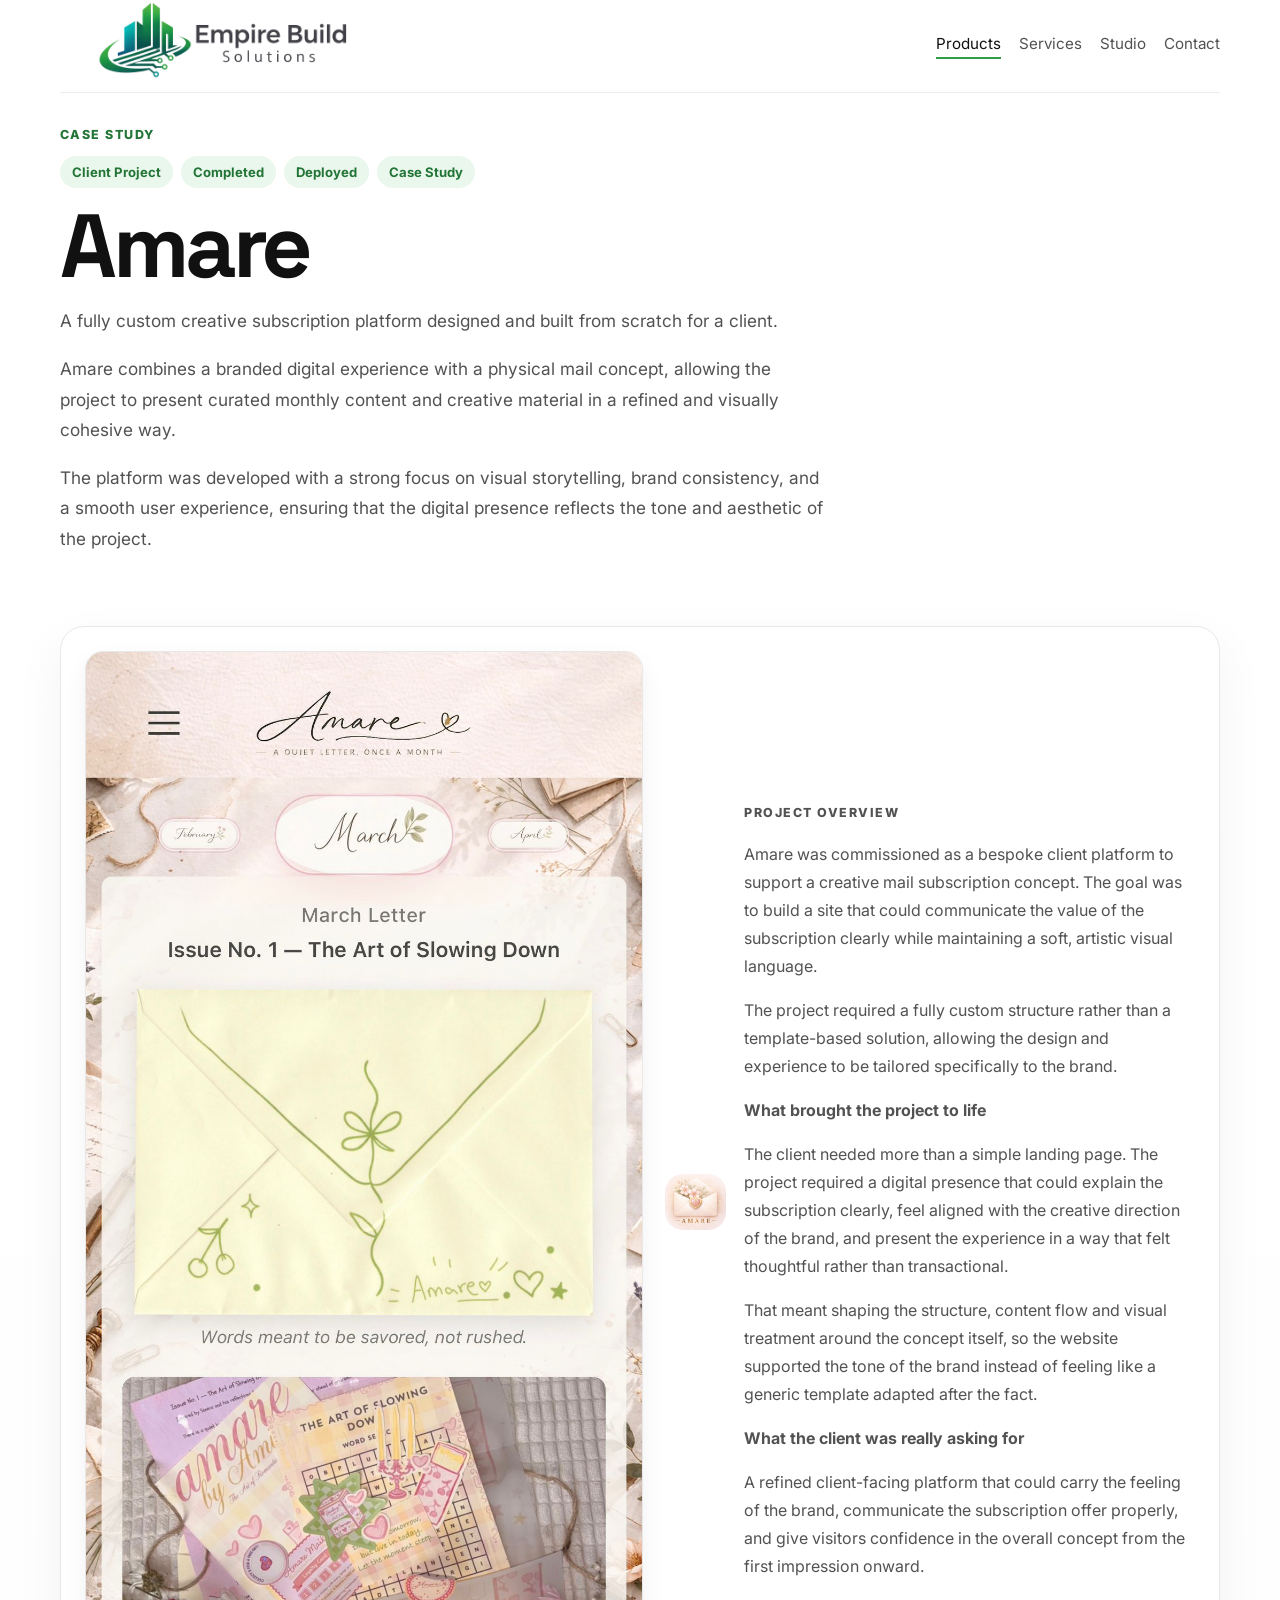
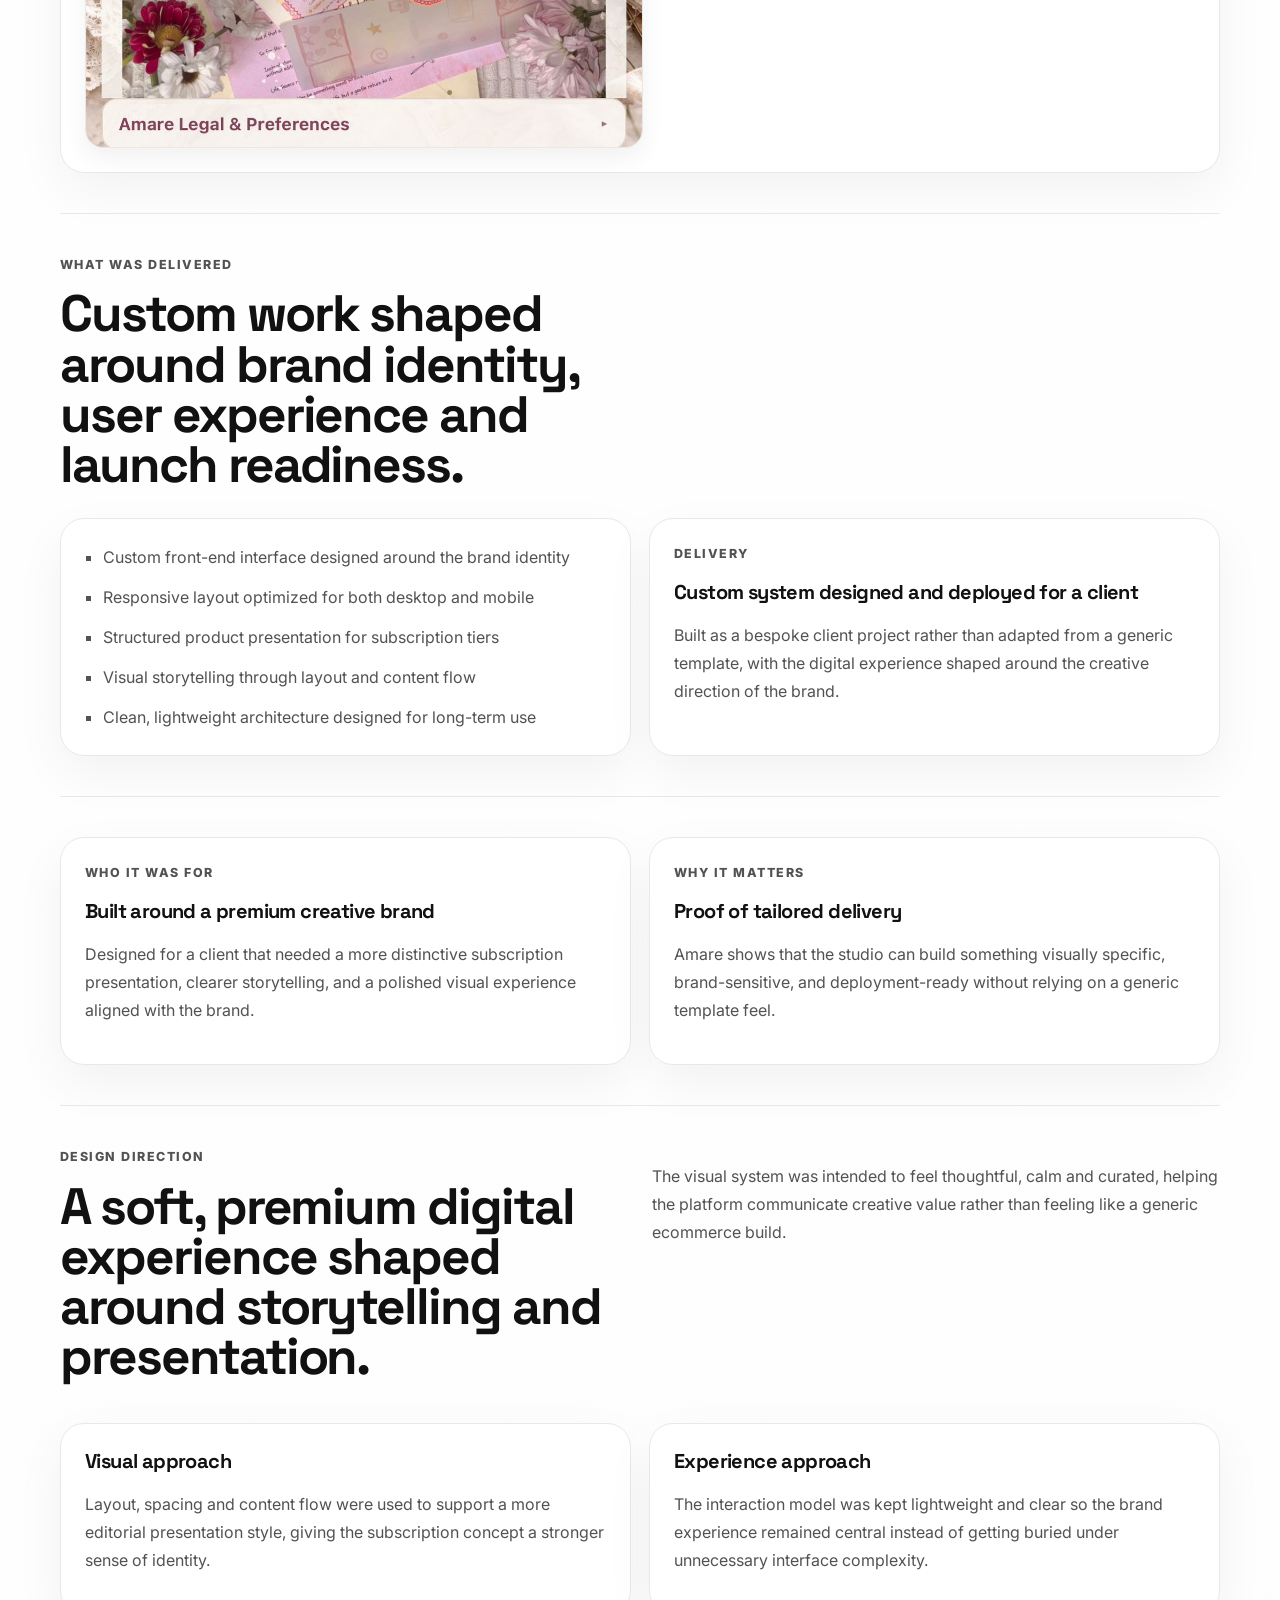
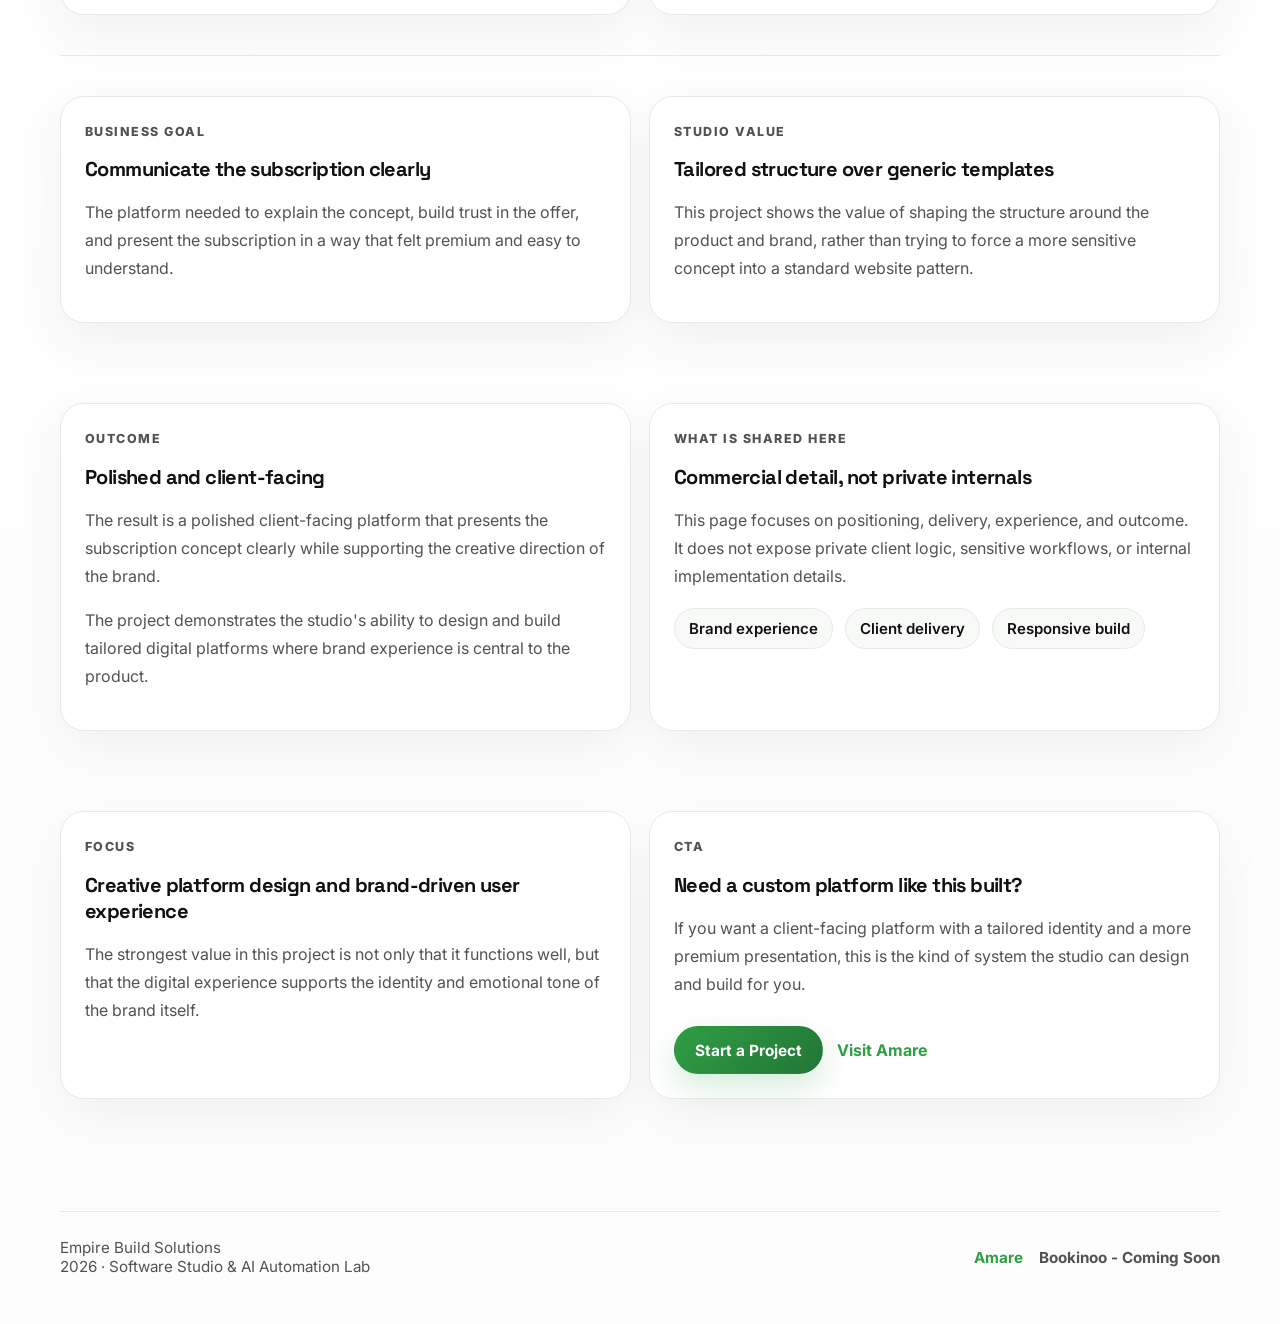
==== amare.html @ 6315372f "build Empire Build Solutions studio site" ====
<!DOCTYPE html>
<html lang="en">
<head>
  <meta charset="UTF-8">
  <meta name="viewport" content="width=device-width, initial-scale=1.0">
  <title>Amare | Empire Build Solutions</title>
  <meta name="description" content="Amare is a completed client platform delivered by Empire Build Solutions as a custom creative subscription experience.">
  <meta name="theme-color" content="#111111">
  <meta property="og:title" content="Amare | Empire Build Solutions">
  <meta property="og:description" content="A custom creative subscription platform designed and built from scratch for a client.">
  <meta property="og:type" content="website">
  <meta property="og:image" content="social-card.svg">
  <link rel="preconnect" href="https://fonts.googleapis.com">
  <link rel="preconnect" href="https://fonts.gstatic.com" crossorigin>
  <link href="https://fonts.googleapis.com/css2?family=Inter:wght@400;500;600;700;800&family=Space+Grotesk:wght@500;700&display=swap" rel="stylesheet">
  <link rel="icon" href="favicon.svg" type="image/svg+xml">
  <link rel="stylesheet" href="styles.css">
</head>
<body data-page="apps">
  <div class="page-shell">
    <header class="site-header">
      <a class="brand brand-logo" href="index.html" aria-label="Empire Build Solutions home">
        <img class="brand-logo-desktop" src="assets/logos/empirebuildsolutions-logo-text.png" alt="Empire Build Solutions logo">
        <img class="brand-logo-mobile" src="assets/logos/empirebuildsolutions-logo-mark.png" alt="Empire Build Solutions logo mark">
      </a>
      <nav class="site-nav">
        <a data-nav="apps" href="products.html">Products</a>
        <a data-nav="services" href="services.html">Services</a>
        <a data-nav="lab" href="studio.html">Studio</a>
        <a data-nav="contact" href="contact.html">Contact</a>
      </nav>
    </header>

    <main>
      <section class="page-hero">
        <div class="page-hero-copy">
          <p class="eyebrow">Case Study</p>
          <div class="status-row">
            <span class="status-pill">Client Project</span>
            <span class="status-pill">Completed</span>
            <span class="status-pill">Deployed</span>
            <span class="status-pill">Case Study</span>
          </div>
          <h1>Amare</h1>
          <p class="intro">A fully custom creative subscription platform designed and built from scratch for a client.</p>
          <p class="intro">Amare combines a branded digital experience with a physical mail concept, allowing the project to present curated monthly content and creative material in a refined and visually cohesive way.</p>
          <p class="intro">The platform was developed with a strong focus on visual storytelling, brand consistency, and a smooth user experience, ensuring that the digital presence reflects the tone and aesthetic of the project.</p>
        </div>
      </section>

      <section class="content-section">
        <article class="detail-card overview-card">
          <div class="overview-split">
            <div class="overview-media">
              <img class="project-shot" src="assets/projects/amare/amare-screenshot.jpeg" alt="Amare screenshot">
            </div>
            <div class="overview-head">
              <img class="project-logo project-logo-rounded" src="assets/projects/amare/amare-logo.png" alt="Amare logo">
              <div>
                <p class="eyebrow">Project Overview</p>
                <p>Amare was commissioned as a bespoke client platform to support a creative mail subscription concept. The goal was to build a site that could communicate the value of the subscription clearly while maintaining a soft, artistic visual language.</p>
                <p>The project required a fully custom structure rather than a template-based solution, allowing the design and experience to be tailored specifically to the brand.</p>
                <p><strong>What brought the project to life</strong></p>
                <p>The client needed more than a simple landing page. The project required a digital presence that could explain the subscription clearly, feel aligned with the creative direction of the brand, and present the experience in a way that felt thoughtful rather than transactional.</p>
                <p>That meant shaping the structure, content flow and visual treatment around the concept itself, so the website supported the tone of the brand instead of feeling like a generic template adapted after the fact.</p>
                <p><strong>What the client was really asking for</strong></p>
                <p>A refined client-facing platform that could carry the feeling of the brand, communicate the subscription offer properly, and give visitors confidence in the overall concept from the first impression onward.</p>
              </div>
            </div>
          </div>
        </article>
      </section>

      <section class="content-section bordered-section">
        <div class="section-heading">
          <p class="eyebrow">What Was Delivered</p>
          <h2>Custom work shaped around brand identity, user experience and launch readiness.</h2>
        </div>
        <div class="detail-grid">
          <article class="detail-card">
            <ul class="check-list">
              <li>Custom front-end interface designed around the brand identity</li>
              <li>Responsive layout optimized for both desktop and mobile</li>
              <li>Structured product presentation for subscription tiers</li>
              <li>Visual storytelling through layout and content flow</li>
              <li>Clean, lightweight architecture designed for long-term use</li>
            </ul>
          </article>
          <article class="detail-card">
            <p class="eyebrow">Delivery</p>
            <h3>Custom system designed and deployed for a client</h3>
            <p>Built as a bespoke client project rather than adapted from a generic template, with the digital experience shaped around the creative direction of the brand.</p>
          </article>
        </div>
      </section>

      <section class="content-section">
        <div class="detail-grid">
          <article class="detail-card">
            <p class="eyebrow">Who It Was For</p>
            <h3>Built around a premium creative brand</h3>
            <p>Designed for a client that needed a more distinctive subscription presentation, clearer storytelling, and a polished visual experience aligned with the brand.</p>
          </article>
          <article class="detail-card">
            <p class="eyebrow">Why It Matters</p>
            <h3>Proof of tailored delivery</h3>
            <p>Amare shows that the studio can build something visually specific, brand-sensitive, and deployment-ready without relying on a generic template feel.</p>
          </article>
        </div>
      </section>

      <section class="content-section bordered-section">
        <div class="section-heading split">
          <div>
            <p class="eyebrow">Design Direction</p>
            <h2>A soft, premium digital experience shaped around storytelling and presentation.</h2>
          </div>
          <p>The visual system was intended to feel thoughtful, calm and curated, helping the platform communicate creative value rather than feeling like a generic ecommerce build.</p>
        </div>
        <div class="detail-grid">
          <article class="detail-card">
            <h3>Visual approach</h3>
            <p>Layout, spacing and content flow were used to support a more editorial presentation style, giving the subscription concept a stronger sense of identity.</p>
          </article>
          <article class="detail-card">
            <h3>Experience approach</h3>
            <p>The interaction model was kept lightweight and clear so the brand experience remained central instead of getting buried under unnecessary interface complexity.</p>
          </article>
        </div>
      </section>

      <section class="content-section">
        <div class="detail-grid">
          <article class="detail-card">
            <p class="eyebrow">Business Goal</p>
            <h3>Communicate the subscription clearly</h3>
            <p>The platform needed to explain the concept, build trust in the offer, and present the subscription in a way that felt premium and easy to understand.</p>
          </article>
          <article class="detail-card">
            <p class="eyebrow">Studio Value</p>
            <h3>Tailored structure over generic templates</h3>
            <p>This project shows the value of shaping the structure around the product and brand, rather than trying to force a more sensitive concept into a standard website pattern.</p>
          </article>
        </div>
      </section>

      <section class="content-section">
        <div class="detail-grid">
          <article class="detail-card">
            <p class="eyebrow">Outcome</p>
            <h3>Polished and client-facing</h3>
            <p>The result is a polished client-facing platform that presents the subscription concept clearly while supporting the creative direction of the brand.</p>
            <p>The project demonstrates the studio's ability to design and build tailored digital platforms where brand experience is central to the product.</p>
          </article>
          <article class="detail-card">
            <p class="eyebrow">What Is Shared Here</p>
            <h3>Commercial detail, not private internals</h3>
            <p>This page focuses on positioning, delivery, experience, and outcome. It does not expose private client logic, sensitive workflows, or internal implementation details.</p>
            <div class="mini-tags compact-tags">
              <span>Brand experience</span>
              <span>Client delivery</span>
              <span>Responsive build</span>
            </div>
          </article>
        </div>
      </section>

      <section class="content-section">
        <div class="detail-grid">
          <article class="detail-card">
            <p class="eyebrow">Focus</p>
            <h3>Creative platform design and brand-driven user experience</h3>
            <p>The strongest value in this project is not only that it functions well, but that the digital experience supports the identity and emotional tone of the brand itself.</p>
          </article>
          <article class="detail-card">
            <p class="eyebrow">CTA</p>
            <h3>Need a custom platform like this built?</h3>
            <p>If you want a client-facing platform with a tailored identity and a more premium presentation, this is the kind of system the studio can design and build for you.</p>
            <div class="contact-panel">
              <a class="button button-primary" href="contact.html">Start a Project</a>
              <a class="text-link" href="https://amare.empirebuildsolutions.co.uk" target="_blank" rel="noreferrer">Visit Amare</a>
            </div>
          </article>
        </div>
      </section>
    </main>

    <footer class="site-footer">
      <div>
        <p>Empire Build Solutions</p>
        <p><span id="year"></span> · Software Studio & AI Automation Lab</p>
      </div>
      <div class="footer-products">
        <a href="https://amare.empirebuildsolutions.co.uk" target="_blank" rel="noreferrer">Amare</a>
        <span>Bookinoo - Coming Soon</span>
      </div>
    </footer>
  </div>
  <script src="script.js"></script>
</body>
</html>
---- styles.css ----
:root {
  --bg: #ffffff;
  --text: #111111;
  --muted: #525252;
  --line: #e8e8e8;
  --panel: #f8faf8;
  --accent: #2f9e44;
  --accent-dark: #227536;
  --accent-soft: #eaf7ed;
  --shadow: 0 18px 50px rgba(17, 17, 17, 0.05);
}

* {
  box-sizing: border-box;
}

html {
  scroll-behavior: smooth;
}

body {
  margin: 0;
  font-family: "Inter", sans-serif;
  color: var(--text);
  background: linear-gradient(180deg, #ffffff 0%, #fcfdfc 100%);
}

a {
  color: inherit;
  text-decoration: none;
}

img {
  max-width: 100%;
  display: block;
}

button,
input,
textarea {
  font: inherit;
}

.page-shell {
  width: min(1160px, calc(100% - 32px));
  margin: 0 auto;
}

.site-header,
.site-footer {
  display: flex;
  align-items: center;
  justify-content: space-between;
  gap: 16px;
}

.site-header {
  position: sticky;
  top: 0;
  z-index: 10;
  padding: 18px 0;
  background: rgba(255, 255, 255, 0.92);
  backdrop-filter: blur(12px);
  border-bottom: 1px solid rgba(232, 232, 232, 0.8);
  overflow: visible;
}

.brand,
h1,
h2,
h3 {
  font-family: "Space Grotesk", sans-serif;
}

.brand {
  display: inline-flex;
  align-items: center;
  gap: 12px;
  font-size: 1rem;
  font-weight: 700;
  letter-spacing: -0.02em;
}

.brand-logo img {
  width: auto;
  height: 56px;
  transform: scale(4);
  transform-origin: left center;
  object-fit: contain;
}

.brand-logo-mobile {
  display: none;
}

.brand-logo {
  display: inline-flex;
  align-items: center;
  height: 56px;
  overflow: visible;
}

.brand-mark {
  display: inline-flex;
  align-items: center;
  justify-content: center;
  width: 42px;
  height: 42px;
  border-radius: 14px;
  background: #111111;
  color: #ffffff;
  font-size: 0.95rem;
  font-weight: 800;
}

.brand-text {
  display: grid;
  gap: 2px;
}

.brand-text strong {
  font-size: 0.98rem;
}

.brand-text span {
  color: var(--muted);
  font-size: 0.75rem;
  font-weight: 600;
  letter-spacing: 0.02em;
}

.site-nav {
  display: flex;
  flex-wrap: wrap;
  gap: 18px;
  align-items: center;
  align-self: center;
  min-height: 56px;
  color: var(--muted);
  font-size: 0.95rem;
}

.site-nav a:hover,
.email-link:hover,
.product-card a:hover,
.text-link:hover {
  color: var(--accent-dark);
}

.site-nav a {
  padding-bottom: 4px;
  border-bottom: 2px solid transparent;
}

body[data-page="about"] .site-nav a[data-nav="about"],
body[data-page="apps"] .site-nav a[data-nav="apps"],
body[data-page="services"] .site-nav a[data-nav="services"],
body[data-page="lab"] .site-nav a[data-nav="lab"],
body[data-page="contact"] .site-nav a[data-nav="contact"] {
  color: var(--text);
  border-bottom-color: var(--accent);
}

body[data-page="portfolio"] .site-nav a[data-nav="apps"] {
  color: var(--text);
  border-bottom-color: var(--accent);
}

main {
  padding: 12px 0 72px;
}

.hero-section,
.content-section,
.page-hero,
.contact-card,
.feature-card,
.product-card,
.principle-card,
.detail-card,
.list-card,
.lab-card {
  animation: rise 500ms ease both;
}

.hero-section,
.page-hero {
  padding: 22px 0 32px;
}

.hero-layout,
.case-grid,
.process-grid,
.portfolio-stack,
.showcase-panel,
.showcase-meta {
  display: grid;
  gap: 18px;
}

.hero-layout {
  grid-template-columns: minmax(0, 1.15fr) minmax(320px, 0.85fr);
  align-items: start;
}

.hero-copy.wide,
.page-hero-copy {
  max-width: 920px;
}

.hero-snapshot {
  display: grid;
  gap: 16px;
}

.snapshot-card,
.case-card,
.process-step,
.portfolio-card {
  padding: 24px;
  border: 1px solid var(--line);
  border-radius: 24px;
  background: #ffffff;
  box-shadow: var(--shadow);
}

.mini-brand-mark {
  width: 54px;
  height: 54px;
  margin-bottom: 16px;
  object-fit: contain;
}

.snapshot-head {
  display: flex;
  justify-content: space-between;
  align-items: center;
  gap: 16px;
  margin-bottom: 12px;
}

.snapshot-head .snapshot-label {
  margin-bottom: 0;
}

.snapshot-brand {
  width: auto;
  height: 52px;
  object-fit: contain;
}

.snapshot-dark {
  background: linear-gradient(180deg, #111111 0%, #1d251f 100%);
  border-color: #111111;
  color: #ffffff;
}

.snapshot-dark p,
.snapshot-dark span,
.snapshot-dark h3 {
  color: inherit;
}

.snapshot-label,
.card-kicker {
  display: inline-flex;
  margin-bottom: 12px;
  color: var(--accent-dark);
  font-size: 0.76rem;
  font-weight: 800;
  letter-spacing: 0.12em;
  text-transform: uppercase;
}

.snapshot-dark .snapshot-label {
  color: #8dd8a0;
}

.stack-list {
  display: grid;
  gap: 14px;
}

.stack-list div {
  display: grid;
  gap: 4px;
  padding-top: 12px;
  border-top: 1px solid rgba(255, 255, 255, 0.12);
}

.stack-list strong {
  font-size: 0.98rem;
}

.stack-list span {
  color: rgba(255, 255, 255, 0.72);
}

.snapshot-notes {
  display: grid;
  gap: 12px;
  margin-top: 18px;
}

.snapshot-notes div {
  display: grid;
  gap: 4px;
  padding-top: 12px;
  border-top: 1px solid rgba(255, 255, 255, 0.12);
}

.snapshot-notes strong,
.process-step strong {
  display: block;
  margin-bottom: 8px;
  color: var(--text);
  font-size: 1rem;
}

.snapshot-dark .snapshot-notes strong,
.snapshot-dark .snapshot-notes span {
  color: #ffffff;
}

.trust-strip {
  display: flex;
  flex-wrap: wrap;
  gap: 10px;
  padding-bottom: 18px;
}

.trust-strip span {
  padding: 10px 14px;
  border: 1px solid var(--line);
  border-radius: 999px;
  background: #ffffff;
  color: var(--muted);
  font-size: 0.92rem;
  font-weight: 600;
}

.eyebrow {
  margin: 0 0 14px;
  color: var(--accent-dark);
  font-size: 0.78rem;
  font-weight: 800;
  letter-spacing: 0.12em;
  text-transform: uppercase;
}

h1 {
  margin: 0;
  max-width: 14ch;
  font-size: clamp(3rem, 7vw, 5.8rem);
  line-height: 0.94;
  letter-spacing: -0.05em;
}

h2 {
  margin: 0 0 12px;
  max-width: 18ch;
  font-size: clamp(2rem, 4vw, 3.25rem);
  line-height: 0.98;
  letter-spacing: -0.04em;
}

h3 {
  margin: 0 0 10px;
  font-size: 1.25rem;
  letter-spacing: -0.03em;
}

.intro,
.section-heading p,
.feature-card p,
.product-card p,
.principle-card p,
.detail-card p,
.list-card p,
.contact-card p,
.lab-card p,
li,
label,
textarea,
input {
  color: var(--muted);
  line-height: 1.75;
}

.intro {
  max-width: 70ch;
  margin: 18px 0 0;
  font-size: 1.08rem;
}

.cta-row,
.contact-panel,
.form-actions {
  display: flex;
  flex-wrap: wrap;
  gap: 14px;
  align-items: center;
  margin-top: 28px;
}

.compact-top {
  margin-top: 18px;
}

.button {
  display: inline-flex;
  align-items: center;
  justify-content: center;
  min-height: 48px;
  padding: 0 20px;
  border-radius: 999px;
  border: 1px solid transparent;
  font-size: 0.96rem;
  font-weight: 700;
  transition: transform 160ms ease, box-shadow 160ms ease, border-color 160ms ease;
}

.button:hover {
  transform: translateY(-1px);
}

.button-primary {
  color: #ffffff;
  background: linear-gradient(135deg, var(--accent), var(--accent-dark));
  box-shadow: 0 12px 30px rgba(47, 158, 68, 0.2);
}

.button-secondary {
  background: #ffffff;
  border-color: var(--line);
}

.highlight-band,
.capabilities-list,
.mini-tags {
  display: flex;
  flex-wrap: wrap;
  gap: 12px;
}

.analysis-grid {
  display: grid;
  gap: 18px;
}

.analysis-grid strong {
  display: block;
  margin-bottom: 10px;
  font-size: 0.95rem;
}

.analysis-accordion {
  display: grid;
  gap: 10px;
}

.analysis-accordion details {
  border: 1px solid var(--line);
  border-radius: 16px;
  background: rgba(255, 255, 255, 0.7);
  overflow: hidden;
}

.analysis-accordion summary {
  cursor: pointer;
  list-style: none;
  padding: 14px 16px;
  font-weight: 700;
}

.analysis-accordion summary::-webkit-details-marker {
  display: none;
}

.analysis-accordion summary::after {
  content: "+";
  float: right;
  color: var(--accent-dark);
}

.analysis-accordion details[open] summary::after {
  content: "-";
}

.analysis-accordion p {
  margin: 0;
  padding: 0 16px 16px;
  color: var(--muted);
  line-height: 1.7;
}

.highlight-band {
  padding: 18px 0 8px;
  border-top: 1px solid var(--line);
  border-bottom: 1px solid var(--line);
  margin-bottom: 24px;
  justify-content: space-between;
  color: var(--muted);
  font-weight: 600;
}

.content-section {
  padding: 40px 0;
}

.bordered-section {
  border-top: 1px solid var(--line);
  border-bottom: 1px solid var(--line);
}

.section-heading {
  margin-bottom: 28px;
}

.section-heading.split,
.two-column,
.contact-layout,
.page-grid {
  display: grid;
  grid-template-columns: repeat(2, minmax(0, 1fr));
  gap: 24px;
  align-items: start;
}

.feature-grid,
.principles-grid,
.product-grid,
.detail-grid,
.lab-grid,
.list-grid {
  display: grid;
  gap: 18px;
}

.feature-grid.compact,
.detail-grid,
.list-grid,
.lab-grid {
  grid-template-columns: repeat(2, minmax(0, 1fr));
}

.case-grid,
.process-grid {
  grid-template-columns: repeat(3, minmax(0, 1fr));
}

.portfolio-stack {
  grid-template-columns: repeat(3, minmax(0, 1fr));
}

.showcase-panel {
  grid-template-columns: minmax(0, 1.05fr) minmax(320px, 0.95fr);
  padding: 24px;
  border: 1px solid var(--line);
  border-radius: 28px;
  background: linear-gradient(180deg, #ffffff 0%, #fbfcfb 100%);
  box-shadow: var(--shadow);
}

.showcase-content {
  display: grid;
  align-content: start;
}

.showcase-copy h4 {
  margin: 0 0 10px;
  font-family: "Space Grotesk", sans-serif;
  font-size: 1rem;
}

.expand-card {
  margin: 4px 0 18px;
  border-top: 1px solid var(--line);
  padding-top: 14px;
}

.expand-card summary {
  cursor: pointer;
  list-style: none;
  font-weight: 700;
  color: var(--accent-dark);
}

.expand-card summary::-webkit-details-marker {
  display: none;
}

.expand-card summary::after {
  content: "+";
  float: right;
}

.expand-card[open] summary::after {
  content: "-";
}

.expand-card .showcase-copy {
  padding-top: 14px;
}

.showcase-copy p,
.showcase-copy ul {
  margin-top: 0;
  margin-bottom: 14px;
}

.showcase-meta {
  grid-template-columns: repeat(2, minmax(0, 1fr));
  margin: 8px 0 18px;
}

.showcase-meta div {
  padding: 14px 16px;
  border: 1px solid var(--line);
  border-radius: 18px;
  background: var(--panel);
}

.showcase-meta strong {
  display: block;
  margin-bottom: 6px;
}

.showcase-meta span {
  color: var(--muted);
  line-height: 1.6;
}

.showcase-media {
  display: flex;
  align-items: center;
}

.showcase-image {
  margin-top: 0;
}

.principles-grid,
.product-grid {
  grid-template-columns: repeat(2, minmax(0, 1fr));
}

.feature-card,
.product-card,
.principle-card,
.detail-card,
.list-card,
.lab-card,
.contact-card,
.contact-form {
  padding: 24px;
  border: 1px solid var(--line);
  border-radius: 24px;
  background: #ffffff;
  box-shadow: var(--shadow);
}

.capabilities-list span,
.mini-tags span,
.product-label {
  display: inline-flex;
  align-items: center;
  padding: 10px 14px;
  border-radius: 999px;
  border: 1px solid var(--line);
  background: var(--panel);
  color: var(--text);
  font-size: 0.94rem;
  font-weight: 600;
}

.compact-tags {
  margin-top: 18px;
}

.product-card,
.contact-card {
  display: flex;
  flex-direction: column;
  justify-content: space-between;
  gap: 20px;
}

.product-showcase {
  min-height: 100%;
}

.spotlight-card {
  max-width: 760px;
}

.status-row {
  display: flex;
  flex-wrap: wrap;
  gap: 8px;
  margin: 12px 0 16px;
}

.status-pill {
  display: inline-flex;
  align-items: center;
  padding: 8px 12px;
  border-radius: 999px;
  background: var(--accent-soft);
  color: var(--accent-dark);
  font-size: 0.82rem;
  font-weight: 700;
}

.media-card {
  align-content: start;
}

.overview-card {
  display: grid;
  gap: 16px;
}

.overview-split {
  display: grid;
  grid-template-columns: minmax(0, 1fr) minmax(320px, 0.95fr);
  gap: 22px;
  align-items: center;
}

.overview-media {
  display: flex;
  align-items: center;
}

.overview-media .project-shot {
  margin-top: 0;
}

.overview-head {
  display: grid;
  grid-template-columns: auto 1fr;
  gap: 18px;
  align-items: center;
}

.overview-head .eyebrow {
  margin-bottom: 8px;
}

.project-logo {
  width: auto;
  max-width: 180px;
  height: 56px;
  margin: 16px 0 10px;
  object-fit: contain;
}

.project-logo-rounded {
  border-radius: 18px;
}

.project-shot {
  width: 100%;
  margin-top: 18px;
  border: 1px solid var(--line);
  border-radius: 18px;
  background: #f6f6f6;
  box-shadow: 0 10px 24px rgba(17, 17, 17, 0.06);
}

.portfolio-card {
  display: grid;
  align-content: start;
}

.product-card a,
.text-link,
.email-link {
  color: var(--accent);
  font-weight: 700;
}

.text-muted {
  color: var(--muted);
  font-weight: 600;
}

ul {
  margin: 0;
  padding-left: 18px;
}

.check-list {
  display: grid;
  gap: 12px;
}

.check-list li {
  list-style: square;
}

.contact-layout {
  margin-top: 10px;
}

.contact-form {
  display: grid;
  gap: 16px;
}

.hp-field {
  position: absolute;
  left: -9999px;
  width: 1px;
  height: 1px;
  overflow: hidden;
}

.contact-points {
  display: grid;
  gap: 16px;
}

.contact-points strong {
  display: block;
  margin-bottom: 6px;
  font-size: 0.98rem;
}

.contact-points p {
  margin: 0;
}

.form-status {
  display: none;
  padding: 12px 14px;
  border: 1px solid #cfead5;
  border-radius: 14px;
  background: var(--accent-soft);
  color: var(--accent-dark);
  font-size: 0.92rem;
  font-weight: 600;
}

.form-status.is-visible {
  display: block;
}

.form-helper {
  margin: 0;
  color: var(--muted);
  font-size: 0.92rem;
  line-height: 1.7;
}

.contact-form label {
  display: grid;
  gap: 8px;
  font-size: 0.95rem;
  font-weight: 600;
}

.contact-form input,
.contact-form textarea {
  width: 100%;
  padding: 14px 16px;
  border: 1px solid var(--line);
  border-radius: 16px;
  background: #ffffff;
  color: var(--text);
}

.contact-form textarea {
  min-height: 160px;
  resize: vertical;
}

.site-footer {
  padding: 26px 0 48px;
  border-top: 1px solid var(--line);
  color: var(--muted);
  font-size: 0.95rem;
}

.site-footer p {
  margin: 0;
}

.footer-products {
  display: flex;
  flex-wrap: wrap;
  gap: 16px;
}

.footer-products a {
  color: var(--accent);
  font-weight: 700;
}

.footer-products span {
  color: var(--muted);
  font-weight: 700;
}

@keyframes rise {
  from {
    opacity: 0;
    transform: translateY(14px);
  }
  to {
    opacity: 1;
    transform: translateY(0);
  }
}

@media (max-width: 900px) {
  .section-heading.split,
  .two-column,
  .contact-layout,
  .page-grid,
  .hero-layout,
  .showcase-panel,
  .feature-grid.compact,
  .detail-grid,
  .list-grid,
  .lab-grid,
  .principles-grid,
  .product-grid,
  .case-grid,
  .process-grid,
  .portfolio-stack,
  .site-footer {
    grid-template-columns: 1fr;
    flex-direction: column;
    align-items: start;
  }

  .showcase-meta {
    grid-template-columns: 1fr;
  }

  .overview-split,
  .overview-head {
    grid-template-columns: 1fr;
    align-items: start;
  }

  .site-header {
    position: static;
    align-items: start;
  }

  .brand {
    align-items: start;
  }

  .brand-logo img {
    height: 40px;
    transform: scale(2.1);
  }

  .brand-logo-desktop {
    display: none;
  }

  .brand-logo-mobile {
    display: block;
  }

  .brand-logo {
    height: 50px;
  }

  h1 {
    max-width: 12ch;
  }

}

@media (max-width: 640px) {
  .page-shell {
    width: min(100% - 20px, 1160px);
  }

  .site-nav {
    gap: 12px;
  }

  .site-header {
    gap: 12px;
  }

  .page-hero,
  .content-section {
    padding-top: 28px;
    padding-bottom: 28px;
  }

  .cta-row,
  .contact-panel,
  .form-actions,
  .footer-products {
    gap: 10px;
  }

  .button {
    width: 100%;
  }

  .contact-panel .email-link,
  .footer-products a {
    word-break: break-word;
  }

  .feature-card,
  .product-card,
  .principle-card,
  .detail-card,
  .list-card,
  .lab-card,
  .contact-card,
  .contact-form {
    padding: 20px;
    border-radius: 20px;
  }

  .snapshot-head {
    align-items: center;
    flex-direction: row;
  }
}
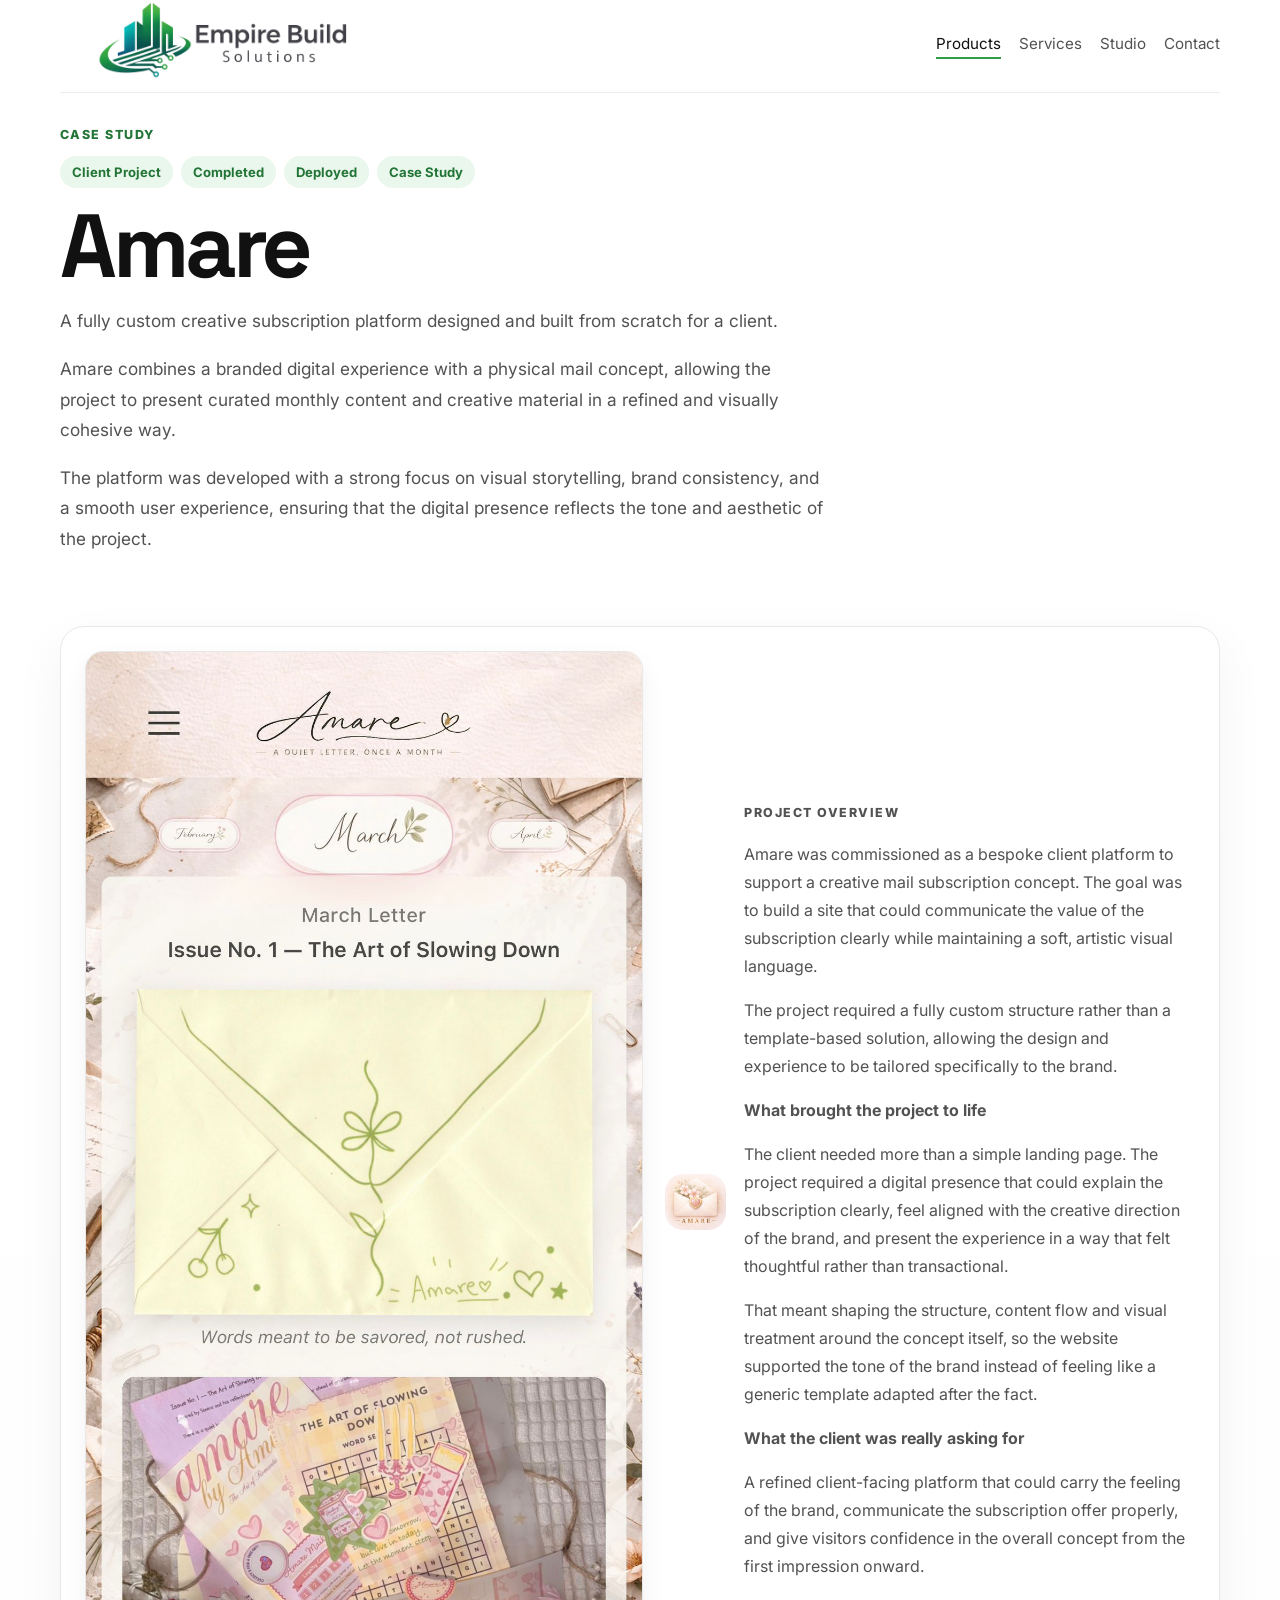
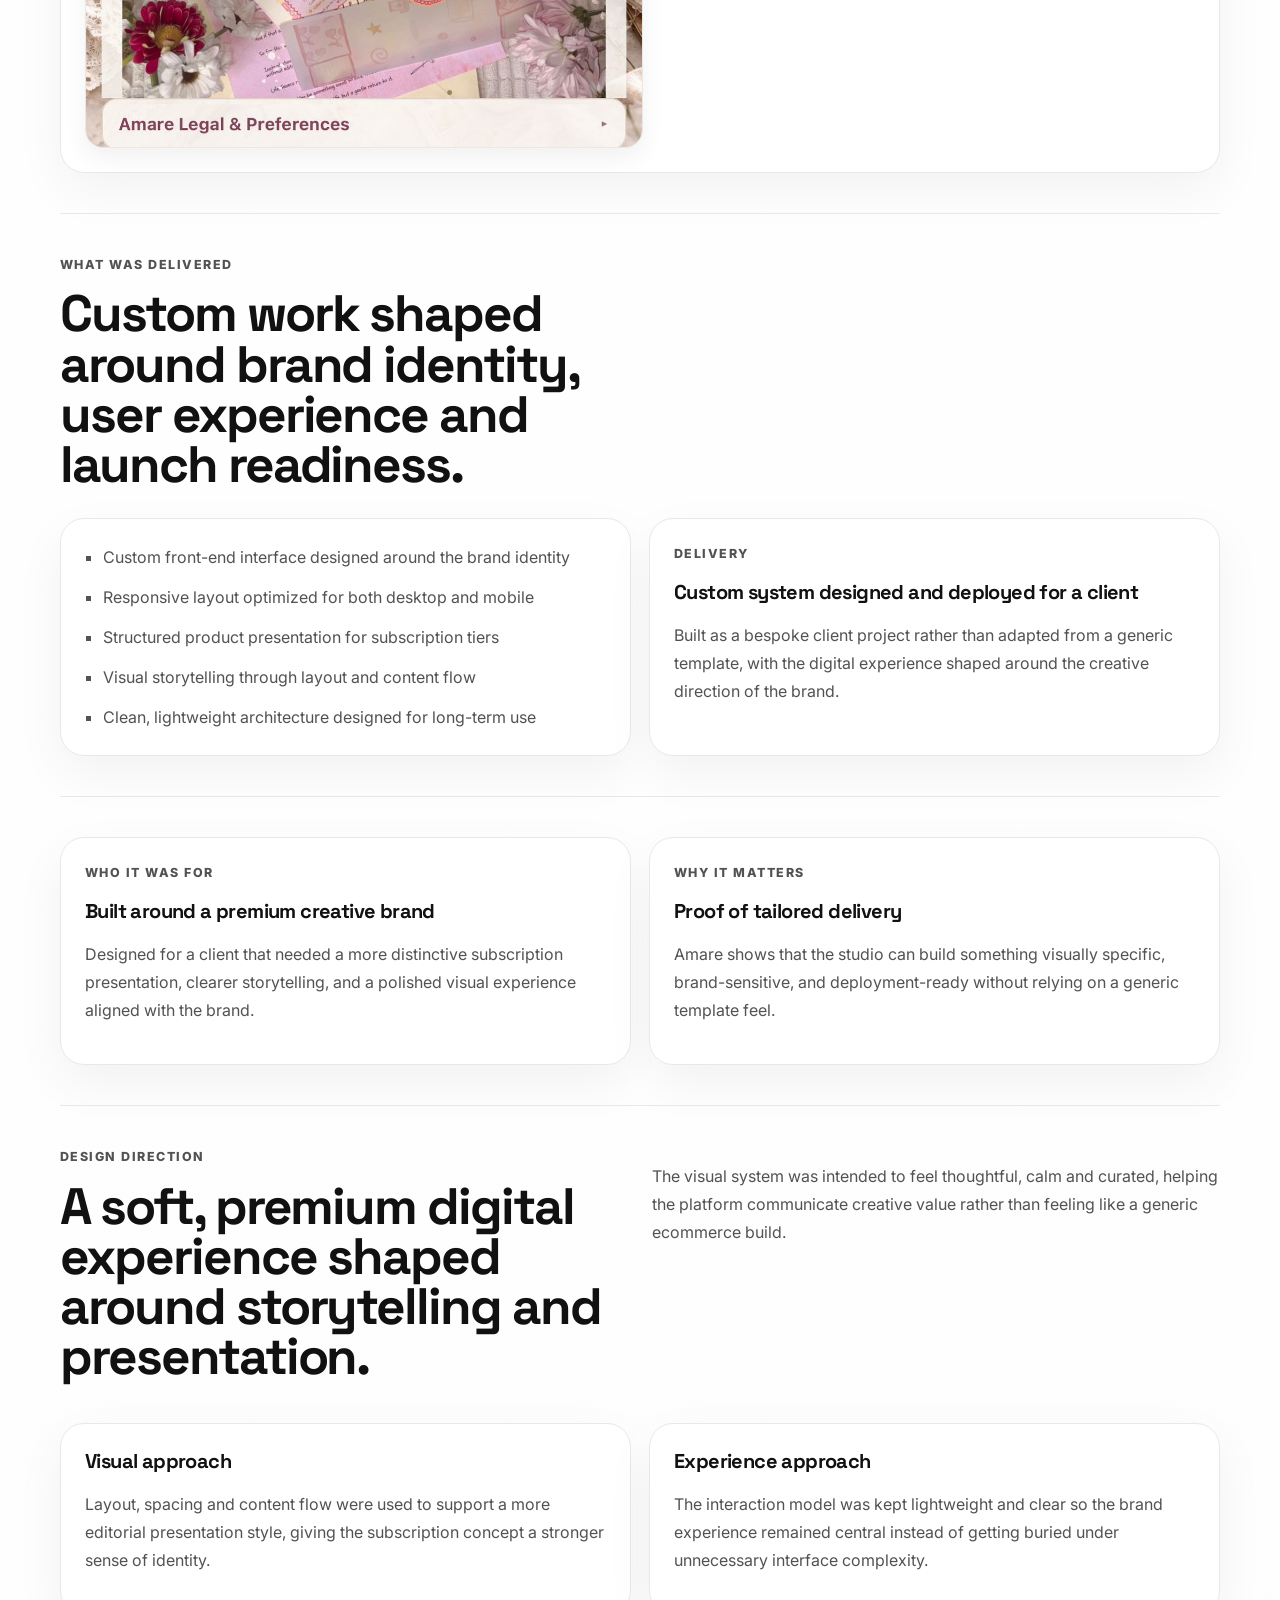
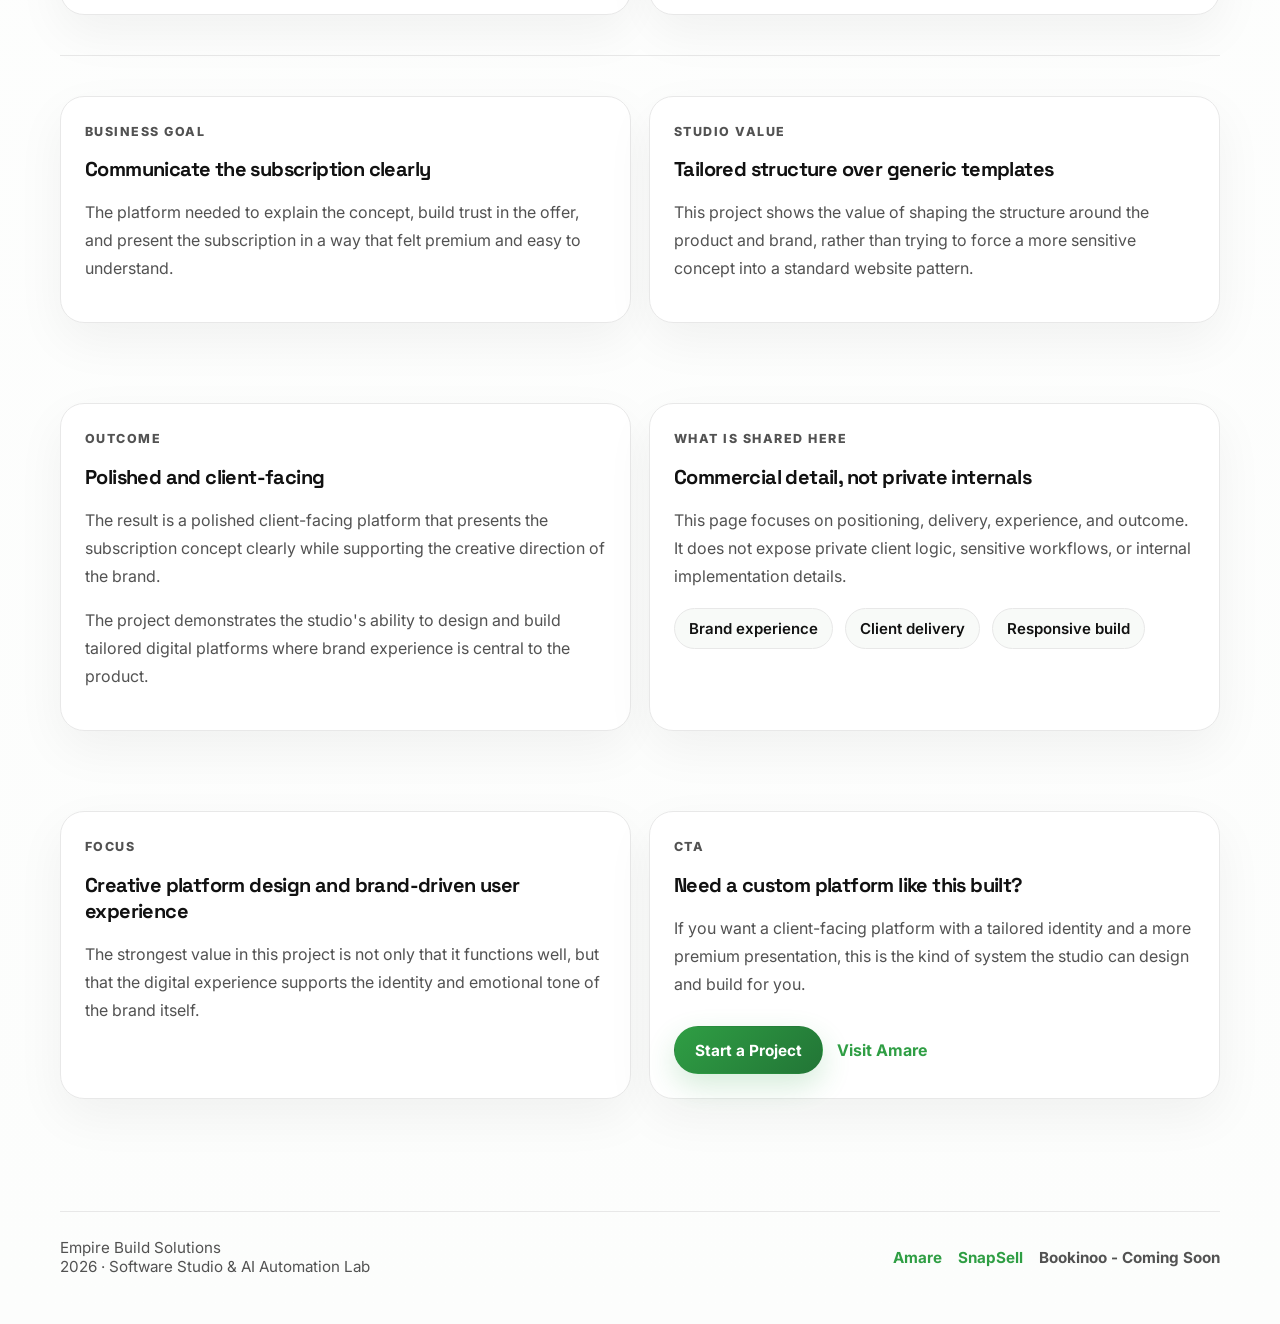
==== commit 81cb252c: "add SnapSell product pages and site references" ====
--- a/amare.html
+++ b/amare.html
@@ -192,6 +192,7 @@
       </div>
       <div class="footer-products">
         <a href="https://amare.empirebuildsolutions.co.uk" target="_blank" rel="noreferrer">Amare</a>
+        <a href="snapsell.html">SnapSell</a>
         <span>Bookinoo - Coming Soon</span>
       </div>
     </footer>
--- a/styles.css
+++ b/styles.css
@@ -767,6 +767,10 @@
   border-radius: 18px;
   background: #f6f6f6;
   box-shadow: 0 10px 24px rgba(17, 17, 17, 0.06);
+}
+
+.secondary-shot {
+  margin-top: 8px;
 }
 
 .portfolio-card {
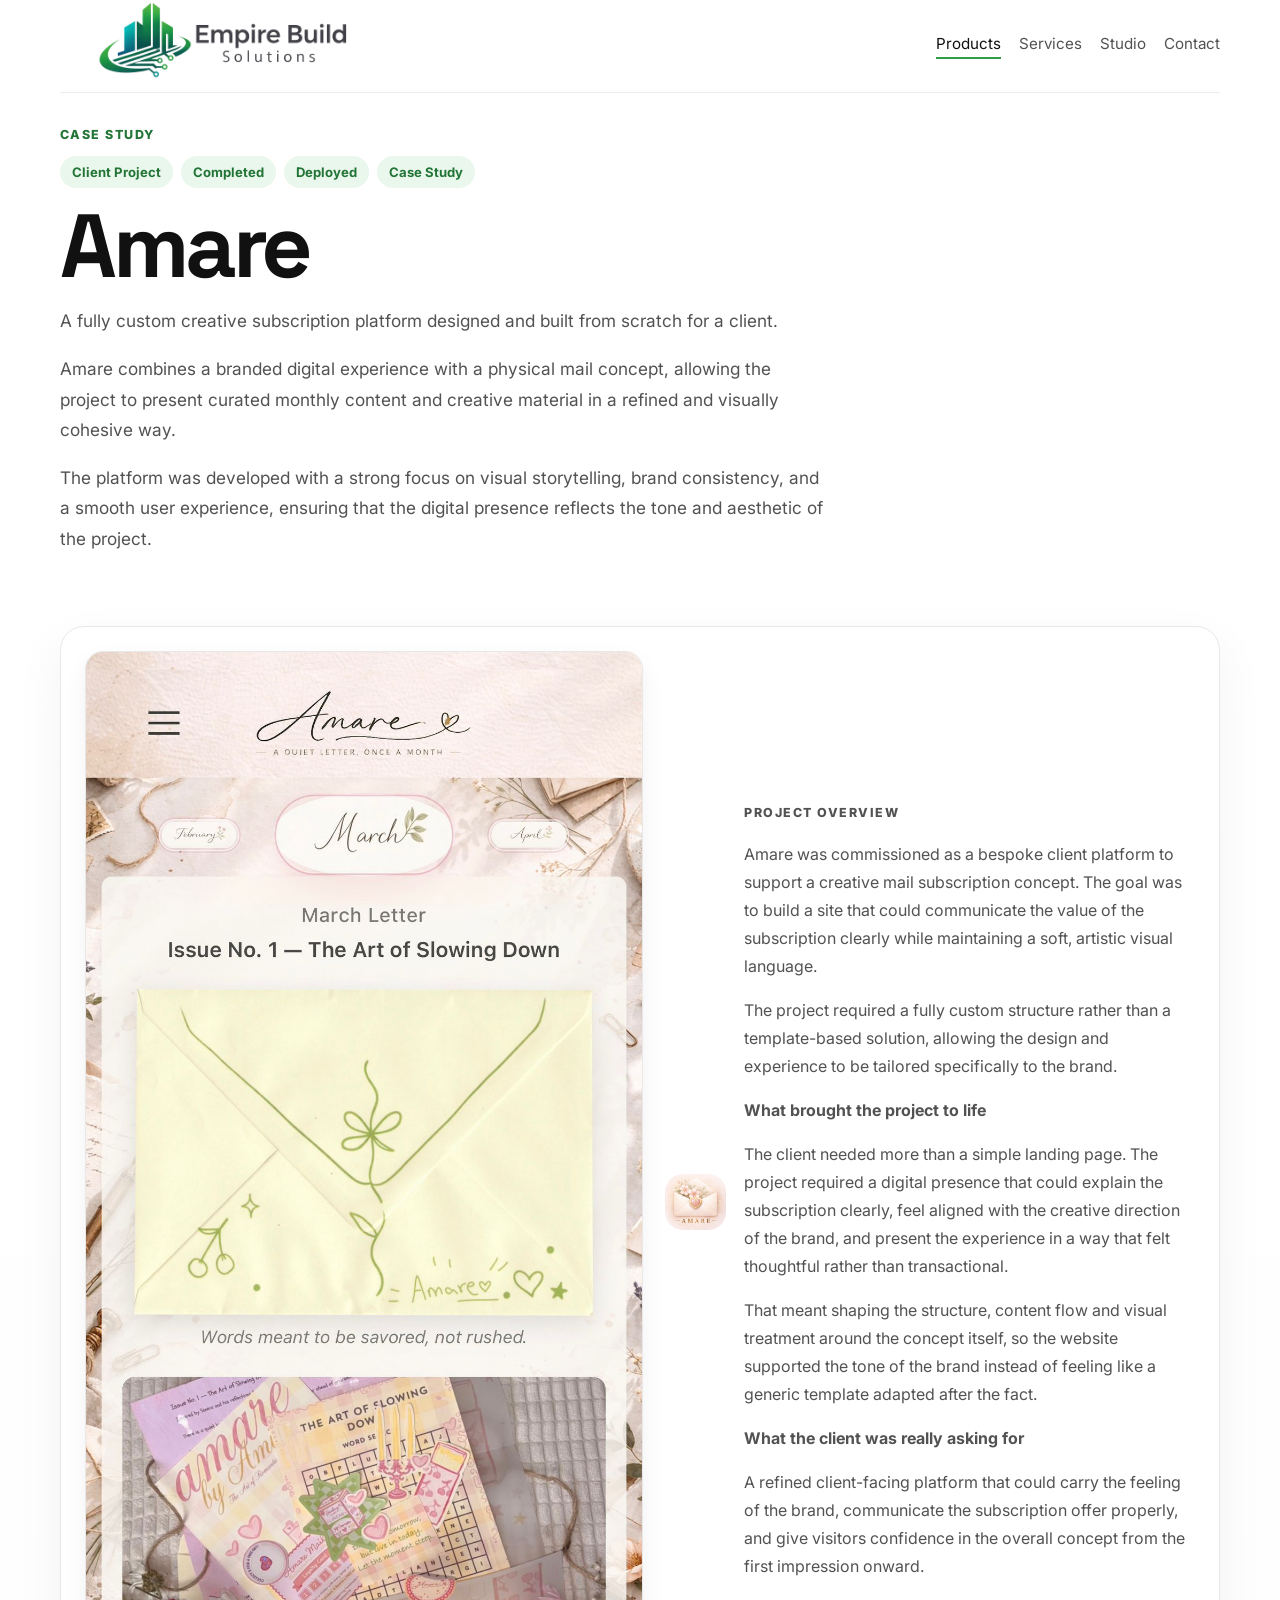
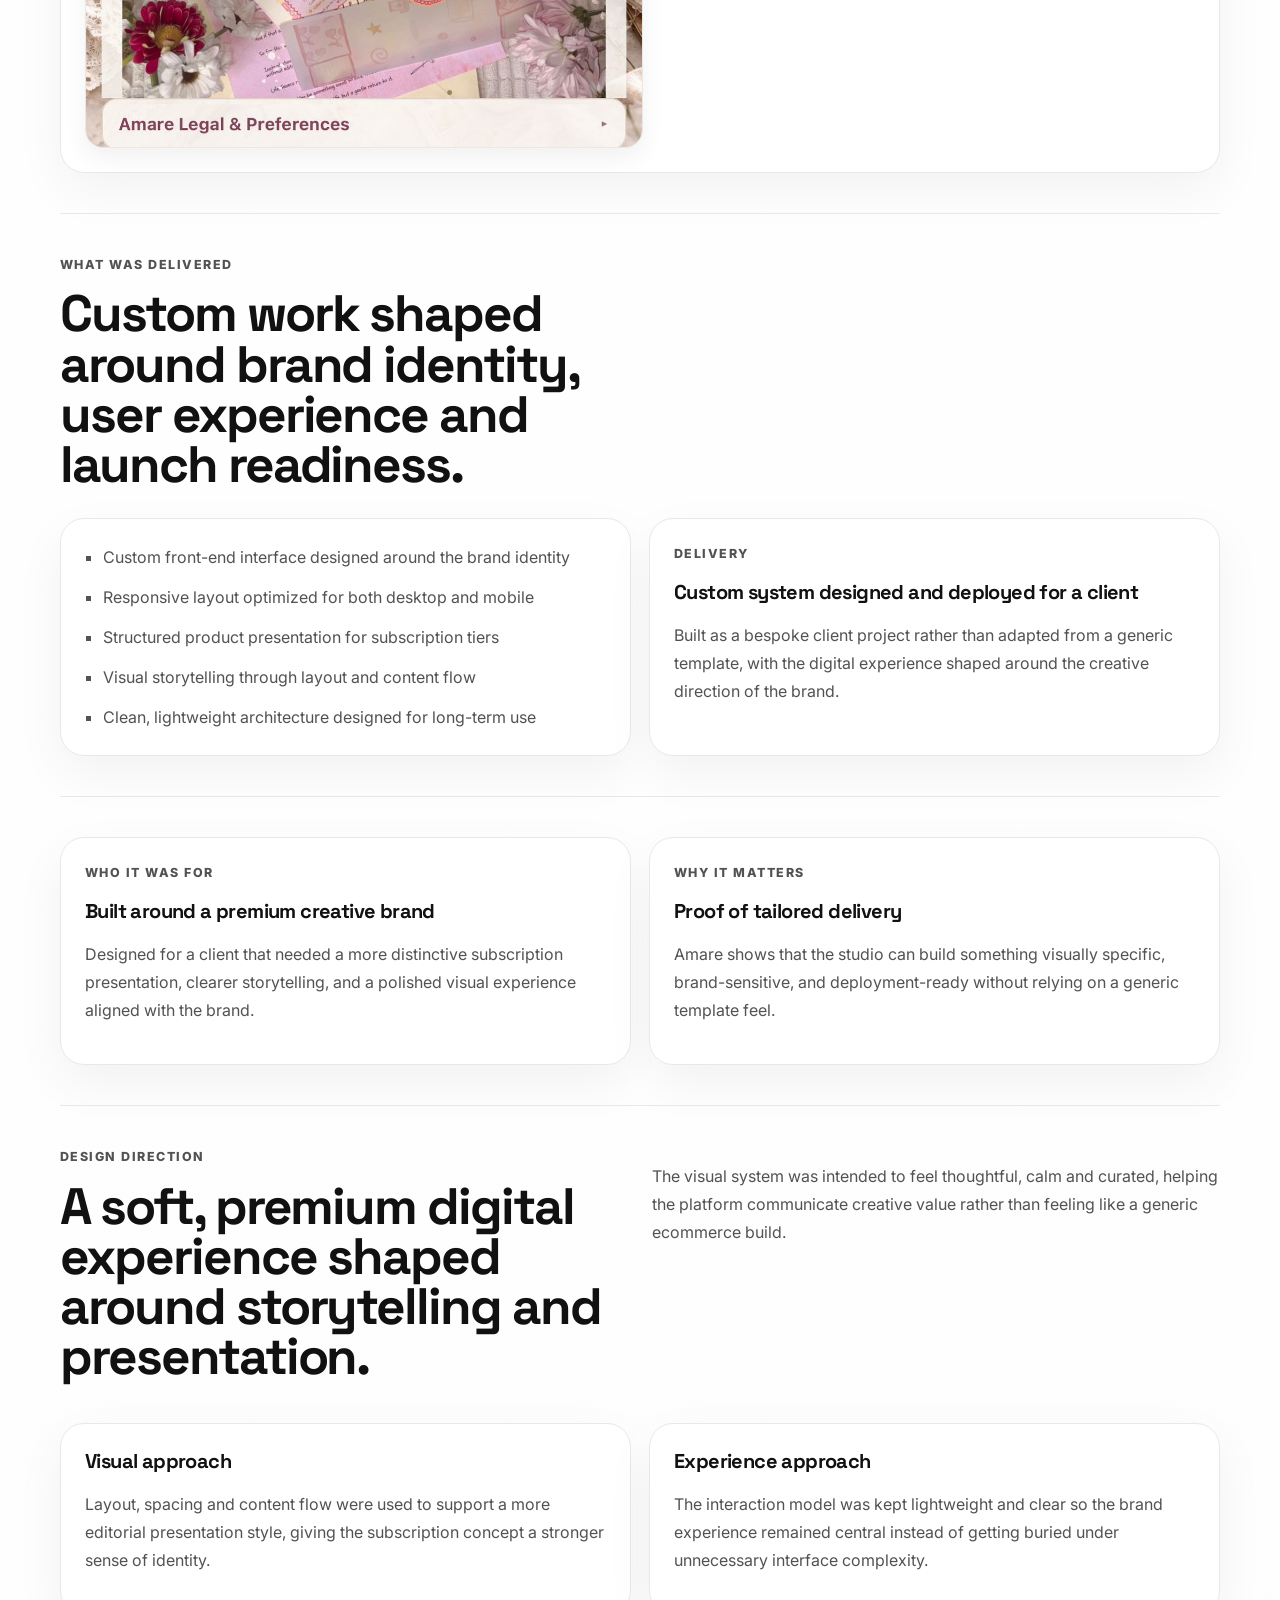
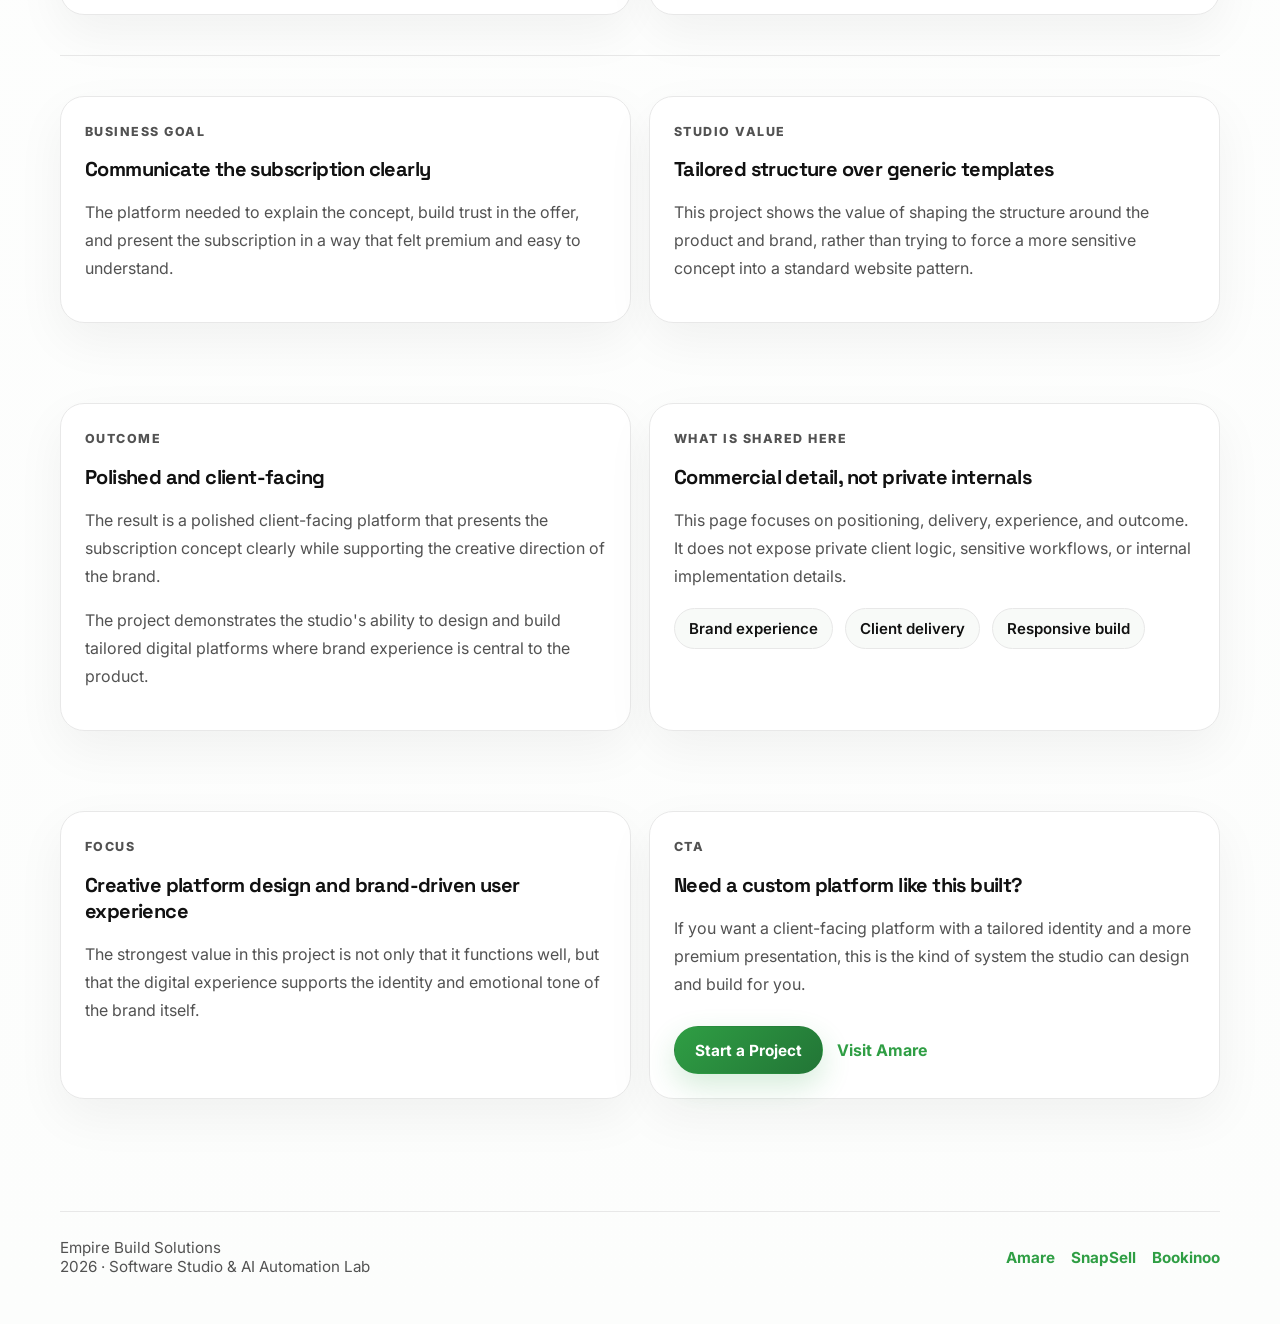
==== commit 4a5b3ffd: "refine product links and keep header sticky on mobile" ====
--- a/amare.html
+++ b/amare.html
@@ -193,7 +193,7 @@
       <div class="footer-products">
         <a href="https://amare.empirebuildsolutions.co.uk" target="_blank" rel="noreferrer">Amare</a>
         <a href="snapsell.html">SnapSell</a>
-        <span>Bookinoo - Coming Soon</span>
+        <a href="bookinoo.html">Bookinoo</a>
       </div>
     </footer>
   </div>
--- a/styles.css
+++ b/styles.css
@@ -951,7 +951,6 @@
   }
 
   .site-header {
-    position: static;
     align-items: start;
   }
 
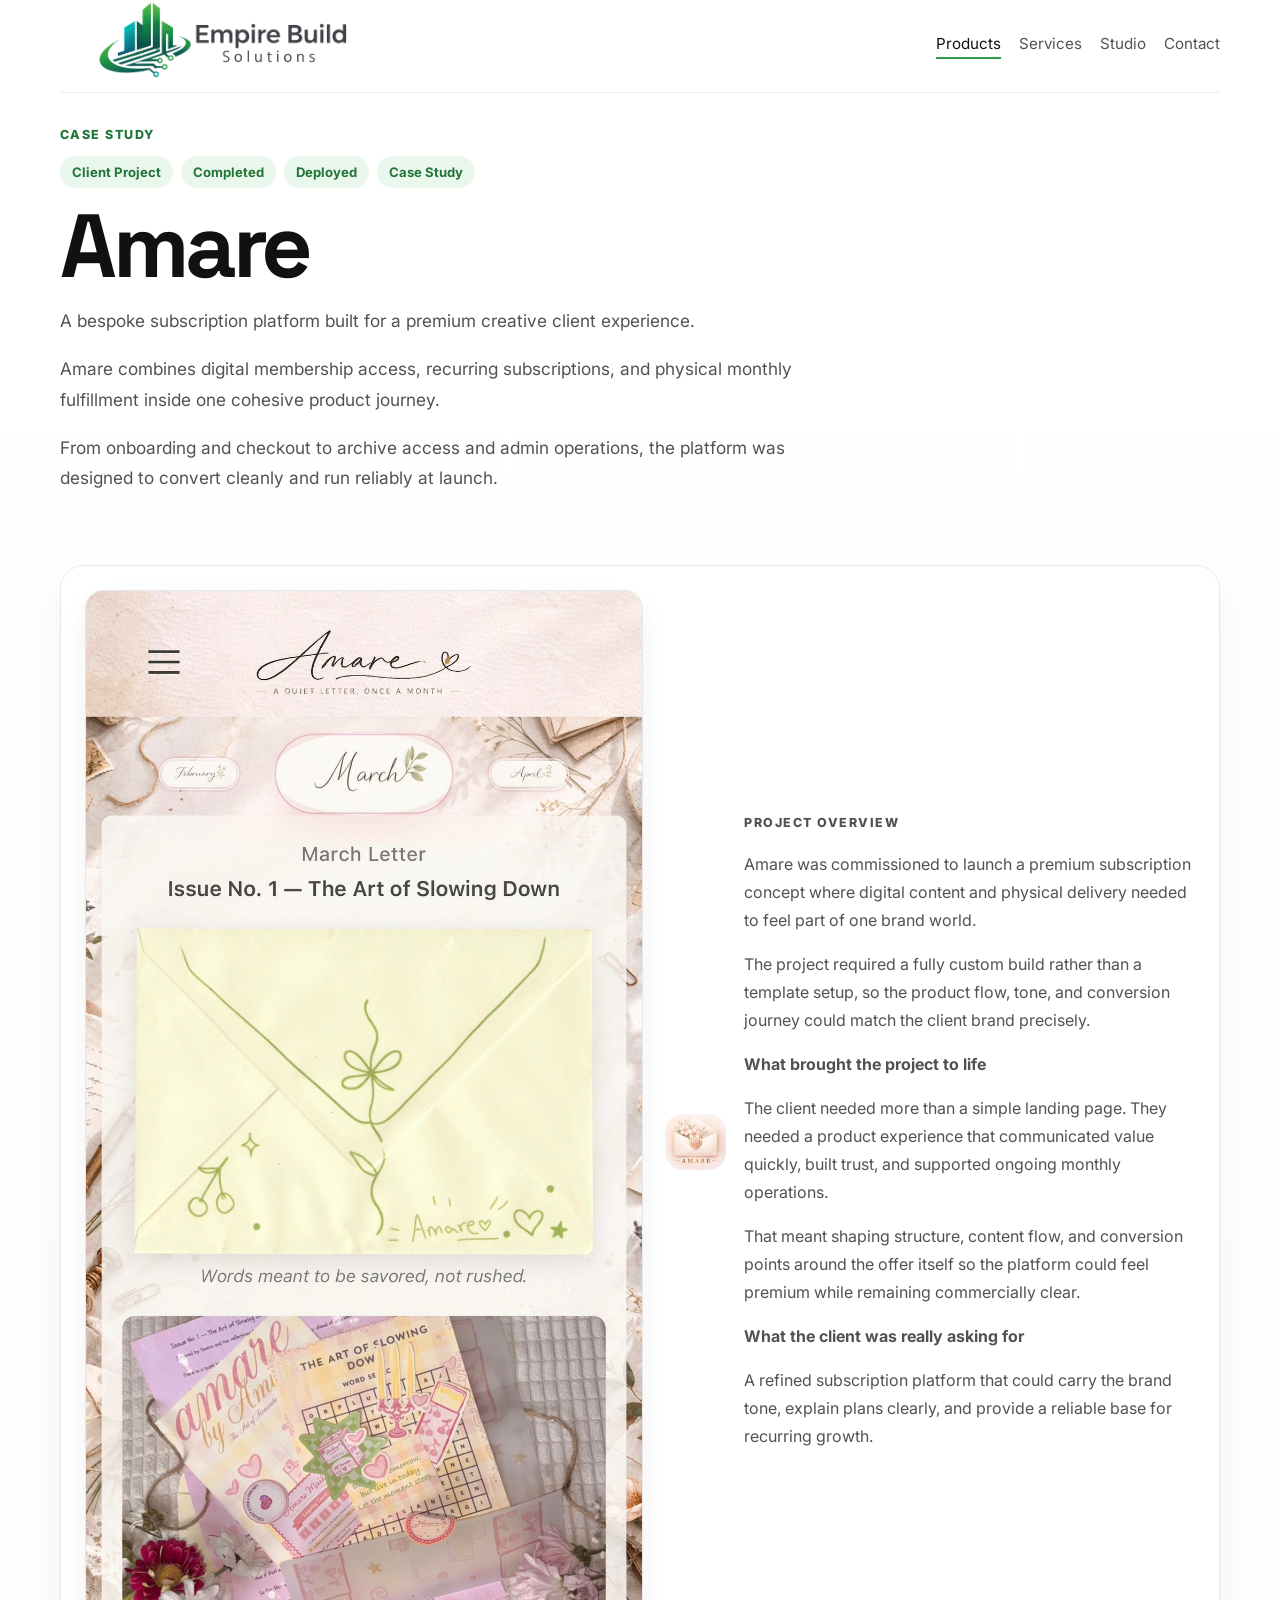
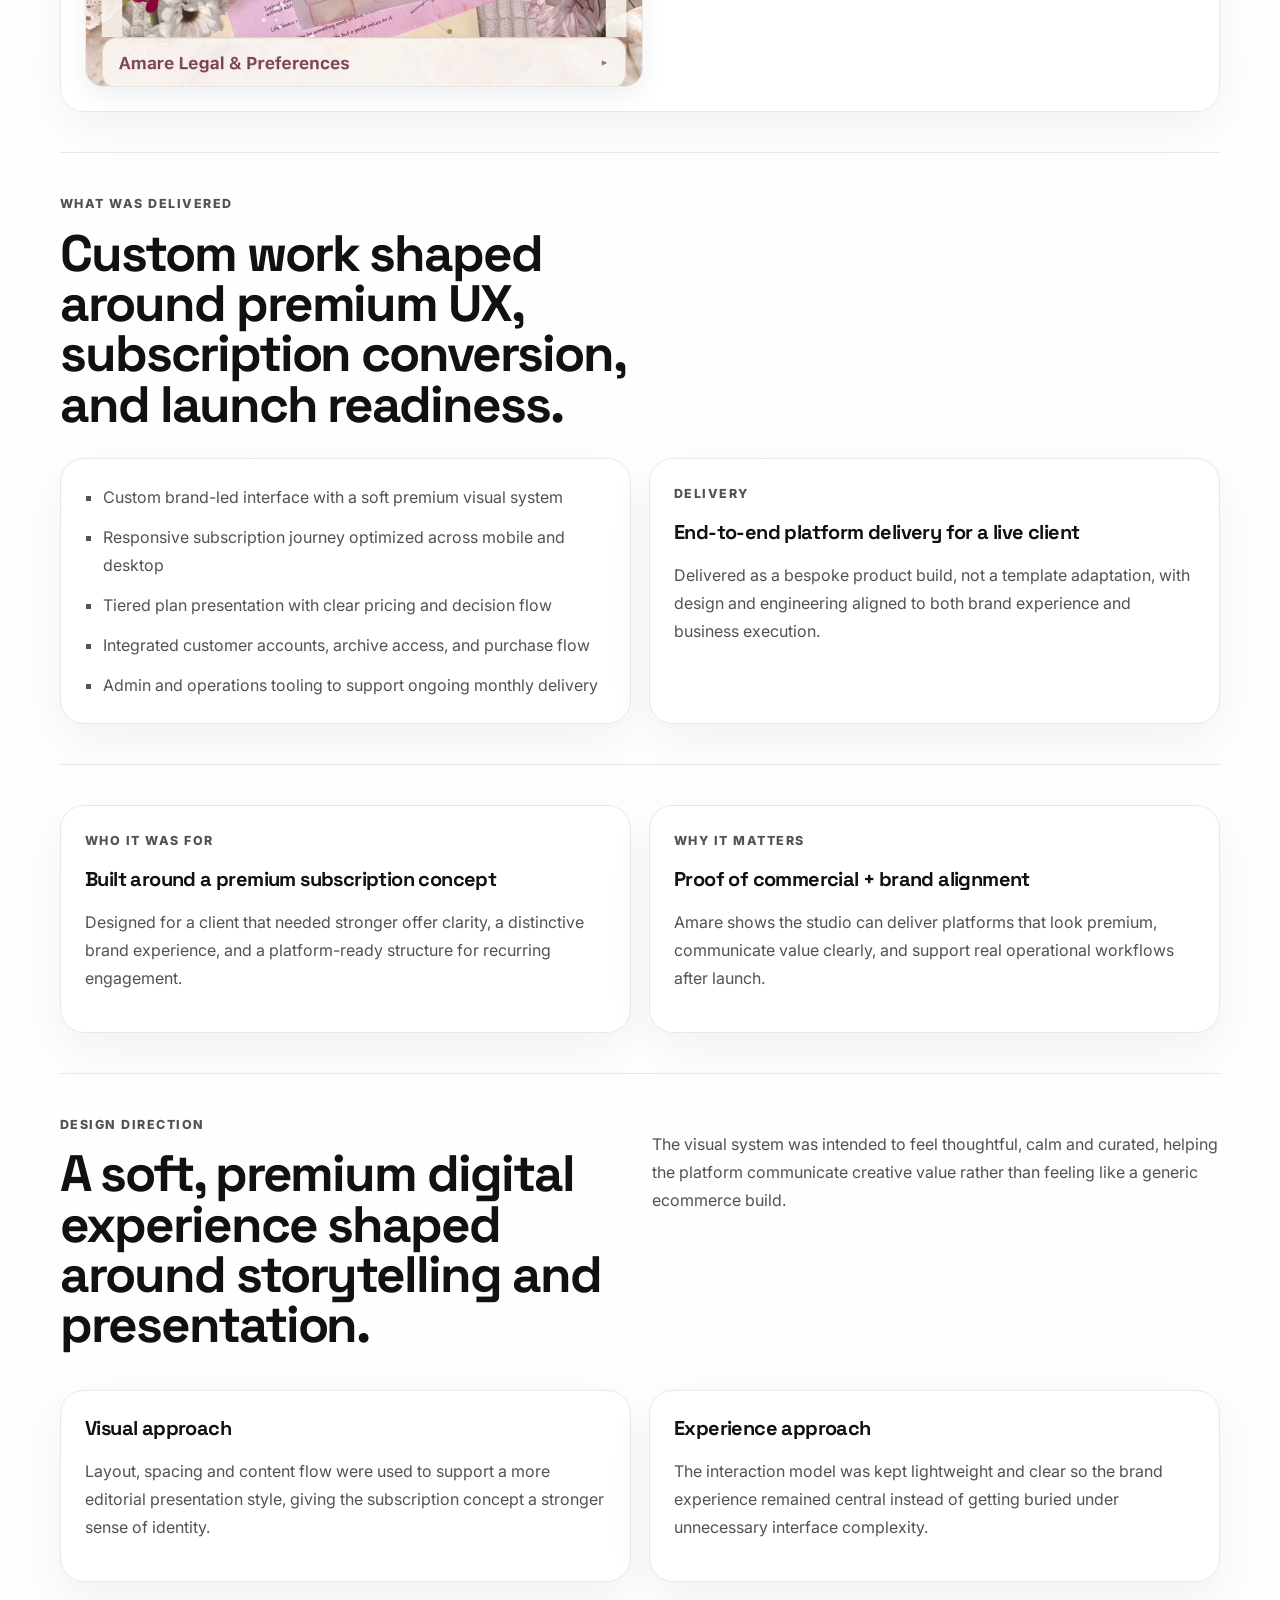
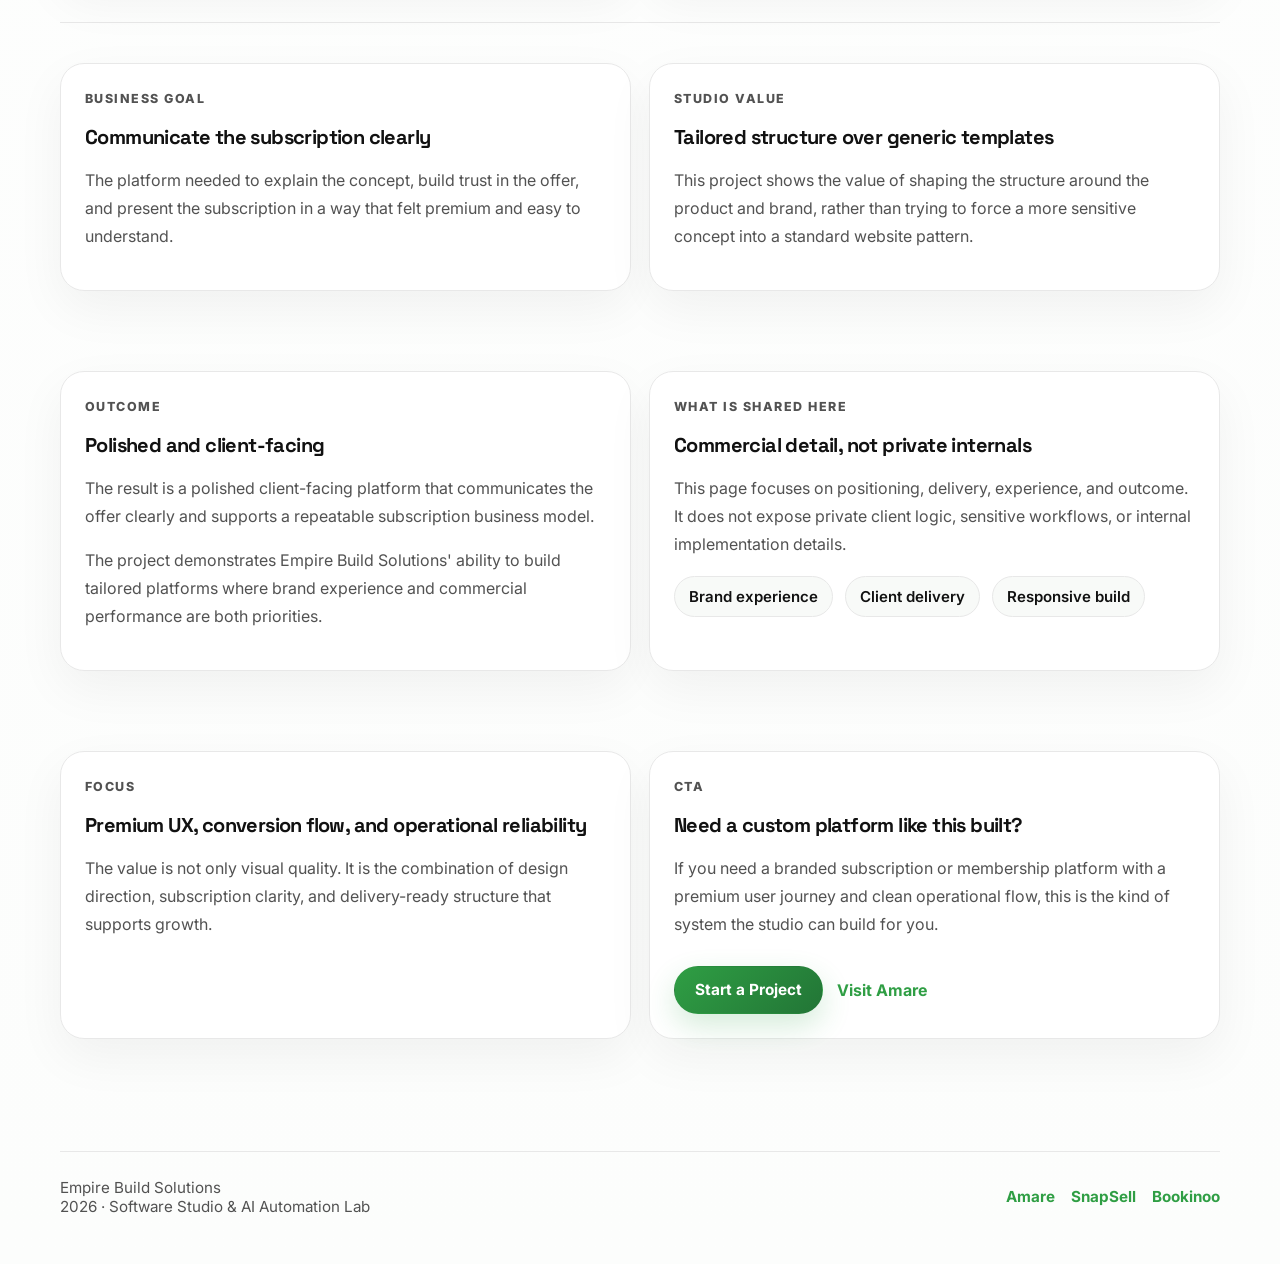
==== commit 7110f141: "update Amare case study messaging for sales focus" ====
--- a/amare.html
+++ b/amare.html
@@ -4,10 +4,10 @@
   <meta charset="UTF-8">
   <meta name="viewport" content="width=device-width, initial-scale=1.0">
   <title>Amare | Empire Build Solutions</title>
-  <meta name="description" content="Amare is a completed client platform delivered by Empire Build Solutions as a custom creative subscription experience.">
+  <meta name="description" content="Amare is a completed client platform delivered by Empire Build Solutions as a premium custom subscription product with digital access and physical fulfillment.">
   <meta name="theme-color" content="#111111">
   <meta property="og:title" content="Amare | Empire Build Solutions">
-  <meta property="og:description" content="A custom creative subscription platform designed and built from scratch for a client.">
+  <meta property="og:description" content="A bespoke subscription platform combining premium UX, recurring billing, and physical monthly delivery.">
   <meta property="og:type" content="website">
   <meta property="og:image" content="social-card.svg">
   <link rel="preconnect" href="https://fonts.googleapis.com">
@@ -42,9 +42,9 @@
             <span class="status-pill">Case Study</span>
           </div>
           <h1>Amare</h1>
-          <p class="intro">A fully custom creative subscription platform designed and built from scratch for a client.</p>
-          <p class="intro">Amare combines a branded digital experience with a physical mail concept, allowing the project to present curated monthly content and creative material in a refined and visually cohesive way.</p>
-          <p class="intro">The platform was developed with a strong focus on visual storytelling, brand consistency, and a smooth user experience, ensuring that the digital presence reflects the tone and aesthetic of the project.</p>
+          <p class="intro">A bespoke subscription platform built for a premium creative client experience.</p>
+          <p class="intro">Amare combines digital membership access, recurring subscriptions, and physical monthly fulfillment inside one cohesive product journey.</p>
+          <p class="intro">From onboarding and checkout to archive access and admin operations, the platform was designed to convert cleanly and run reliably at launch.</p>
         </div>
       </section>
 
@@ -58,13 +58,13 @@
               <img class="project-logo project-logo-rounded" src="assets/projects/amare/amare-logo.png" alt="Amare logo">
               <div>
                 <p class="eyebrow">Project Overview</p>
-                <p>Amare was commissioned as a bespoke client platform to support a creative mail subscription concept. The goal was to build a site that could communicate the value of the subscription clearly while maintaining a soft, artistic visual language.</p>
-                <p>The project required a fully custom structure rather than a template-based solution, allowing the design and experience to be tailored specifically to the brand.</p>
+                <p>Amare was commissioned to launch a premium subscription concept where digital content and physical delivery needed to feel part of one brand world.</p>
+                <p>The project required a fully custom build rather than a template setup, so the product flow, tone, and conversion journey could match the client brand precisely.</p>
                 <p><strong>What brought the project to life</strong></p>
-                <p>The client needed more than a simple landing page. The project required a digital presence that could explain the subscription clearly, feel aligned with the creative direction of the brand, and present the experience in a way that felt thoughtful rather than transactional.</p>
-                <p>That meant shaping the structure, content flow and visual treatment around the concept itself, so the website supported the tone of the brand instead of feeling like a generic template adapted after the fact.</p>
+                <p>The client needed more than a simple landing page. They needed a product experience that communicated value quickly, built trust, and supported ongoing monthly operations.</p>
+                <p>That meant shaping structure, content flow, and conversion points around the offer itself so the platform could feel premium while remaining commercially clear.</p>
                 <p><strong>What the client was really asking for</strong></p>
-                <p>A refined client-facing platform that could carry the feeling of the brand, communicate the subscription offer properly, and give visitors confidence in the overall concept from the first impression onward.</p>
+                <p>A refined subscription platform that could carry the brand tone, explain plans clearly, and provide a reliable base for recurring growth.</p>
               </div>
             </div>
           </div>
@@ -74,22 +74,22 @@
       <section class="content-section bordered-section">
         <div class="section-heading">
           <p class="eyebrow">What Was Delivered</p>
-          <h2>Custom work shaped around brand identity, user experience and launch readiness.</h2>
+          <h2>Custom work shaped around premium UX, subscription conversion, and launch readiness.</h2>
         </div>
         <div class="detail-grid">
           <article class="detail-card">
             <ul class="check-list">
-              <li>Custom front-end interface designed around the brand identity</li>
-              <li>Responsive layout optimized for both desktop and mobile</li>
-              <li>Structured product presentation for subscription tiers</li>
-              <li>Visual storytelling through layout and content flow</li>
-              <li>Clean, lightweight architecture designed for long-term use</li>
+              <li>Custom brand-led interface with a soft premium visual system</li>
+              <li>Responsive subscription journey optimized across mobile and desktop</li>
+              <li>Tiered plan presentation with clear pricing and decision flow</li>
+              <li>Integrated customer accounts, archive access, and purchase flow</li>
+              <li>Admin and operations tooling to support ongoing monthly delivery</li>
             </ul>
           </article>
           <article class="detail-card">
             <p class="eyebrow">Delivery</p>
-            <h3>Custom system designed and deployed for a client</h3>
-            <p>Built as a bespoke client project rather than adapted from a generic template, with the digital experience shaped around the creative direction of the brand.</p>
+            <h3>End-to-end platform delivery for a live client</h3>
+            <p>Delivered as a bespoke product build, not a template adaptation, with design and engineering aligned to both brand experience and business execution.</p>
           </article>
         </div>
       </section>
@@ -98,13 +98,13 @@
         <div class="detail-grid">
           <article class="detail-card">
             <p class="eyebrow">Who It Was For</p>
-            <h3>Built around a premium creative brand</h3>
-            <p>Designed for a client that needed a more distinctive subscription presentation, clearer storytelling, and a polished visual experience aligned with the brand.</p>
+            <h3>Built around a premium subscription concept</h3>
+            <p>Designed for a client that needed stronger offer clarity, a distinctive brand experience, and a platform-ready structure for recurring engagement.</p>
           </article>
           <article class="detail-card">
             <p class="eyebrow">Why It Matters</p>
-            <h3>Proof of tailored delivery</h3>
-            <p>Amare shows that the studio can build something visually specific, brand-sensitive, and deployment-ready without relying on a generic template feel.</p>
+            <h3>Proof of commercial + brand alignment</h3>
+            <p>Amare shows the studio can deliver platforms that look premium, communicate value clearly, and support real operational workflows after launch.</p>
           </article>
         </div>
       </section>
@@ -149,8 +149,8 @@
           <article class="detail-card">
             <p class="eyebrow">Outcome</p>
             <h3>Polished and client-facing</h3>
-            <p>The result is a polished client-facing platform that presents the subscription concept clearly while supporting the creative direction of the brand.</p>
-            <p>The project demonstrates the studio's ability to design and build tailored digital platforms where brand experience is central to the product.</p>
+            <p>The result is a polished client-facing platform that communicates the offer clearly and supports a repeatable subscription business model.</p>
+            <p>The project demonstrates Empire Build Solutions' ability to build tailored platforms where brand experience and commercial performance are both priorities.</p>
           </article>
           <article class="detail-card">
             <p class="eyebrow">What Is Shared Here</p>
@@ -169,13 +169,13 @@
         <div class="detail-grid">
           <article class="detail-card">
             <p class="eyebrow">Focus</p>
-            <h3>Creative platform design and brand-driven user experience</h3>
-            <p>The strongest value in this project is not only that it functions well, but that the digital experience supports the identity and emotional tone of the brand itself.</p>
+            <h3>Premium UX, conversion flow, and operational reliability</h3>
+            <p>The value is not only visual quality. It is the combination of design direction, subscription clarity, and delivery-ready structure that supports growth.</p>
           </article>
           <article class="detail-card">
             <p class="eyebrow">CTA</p>
             <h3>Need a custom platform like this built?</h3>
-            <p>If you want a client-facing platform with a tailored identity and a more premium presentation, this is the kind of system the studio can design and build for you.</p>
+            <p>If you need a branded subscription or membership platform with a premium user journey and clean operational flow, this is the kind of system the studio can build for you.</p>
             <div class="contact-panel">
               <a class="button button-primary" href="contact.html">Start a Project</a>
               <a class="text-link" href="https://amare.empirebuildsolutions.co.uk" target="_blank" rel="noreferrer">Visit Amare</a>
@@ -192,8 +192,8 @@
       </div>
       <div class="footer-products">
         <a href="https://amare.empirebuildsolutions.co.uk" target="_blank" rel="noreferrer">Amare</a>
-        <a href="snapsell.html">SnapSell</a>
-        <a href="bookinoo.html">Bookinoo</a>
+        <a href="https://snapsell.empirebuildsolutions.co.uk" target="_blank" rel="noreferrer">SnapSell</a>
+        <a href="https://bookinoo.empirebuildsolutions.co.uk" target="_blank" rel="noreferrer">Bookinoo</a>
       </div>
     </footer>
   </div>
--- a/styles.css
+++ b/styles.css
@@ -206,6 +206,14 @@
 .hero-copy.wide,
 .page-hero-copy {
   max-width: 920px;
+}
+
+.hero-card {
+  padding: 28px;
+  border: 1px solid var(--line);
+  border-radius: 28px;
+  background: linear-gradient(180deg, #ffffff 0%, #fbfcfb 100%);
+  box-shadow: var(--shadow);
 }
 
 .hero-snapshot {
@@ -1028,6 +1036,10 @@
     border-radius: 20px;
   }
 
+  .hero-card {
+    padding: 22px;
+  }
+
   .snapshot-head {
     align-items: center;
     flex-direction: row;
